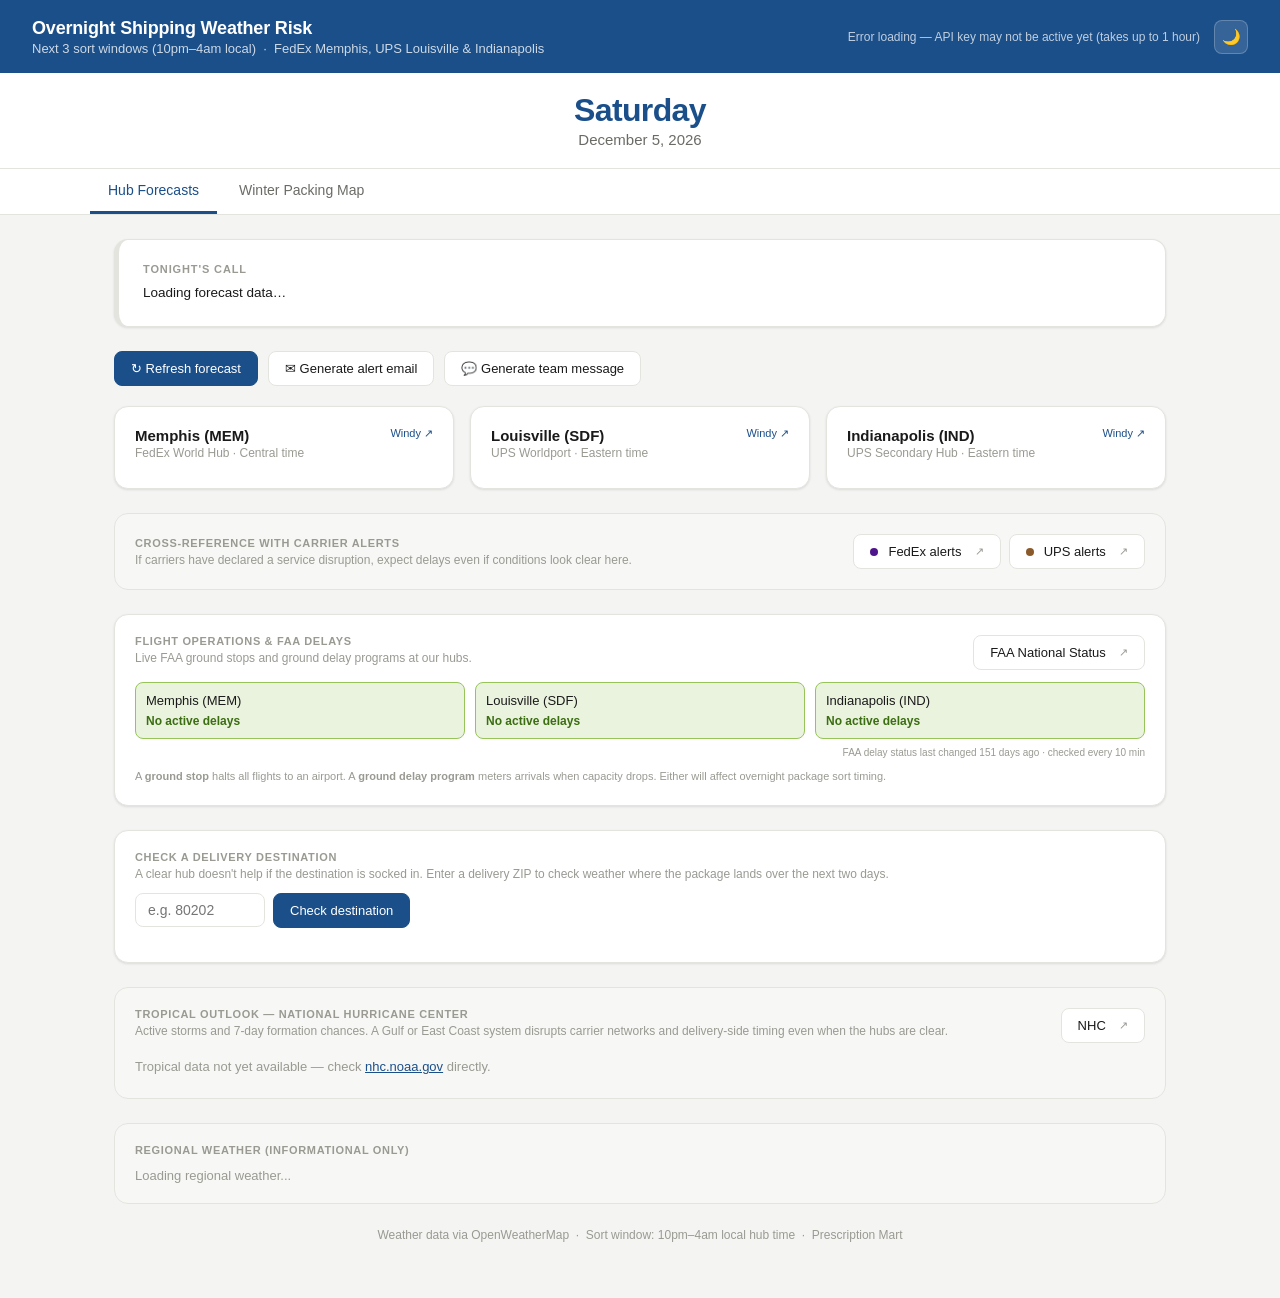
==== index.html @ 9cbe1721 "Add NHC tropical outlook card (active storms + 7-day formation chances) - .github/workflows/nhc-refr" ====
<!DOCTYPE html>
<html lang="en">
<head>
  <meta charset="UTF-8" />
  <meta name="viewport" content="width=device-width, initial-scale=1.0" />
  <title>Overnight Shipping Weather Risk — Prescription Mart</title>
  <link rel="manifest" href="manifest.json" />
  <meta name="theme-color" content="#1B4F8A" />
  <link rel="icon" href="icon.svg" type="image/svg+xml" />
  <link rel="apple-touch-icon" href="icon.svg" />
  <meta name="apple-mobile-web-app-capable" content="yes" />
  <meta name="apple-mobile-web-app-status-bar-style" content="black-translucent" />
  <meta name="apple-mobile-web-app-title" content="Ship Weather" />
  <style>
    /* ---- design tokens ------------------------------------------------ */
    :root {
      --bg: #f4f4f2;
      --surface: #ffffff;
      --surface-2: #f7f7f5;
      --inset: #f0f0ec;
      --border: #e4e4df;
      --border-2: #efefea;
      --text: #1a1a1a;
      --text-muted: #6b6b66;
      --text-faint: #9a9a93;
      --brand: #1B4F8A;
      --brand-strong: #164070;
      --header-bg: #1B4F8A;
      --header-fg: #ffffff;
      --on-accent: #ffffff;
      --shadow: 0 1px 2px rgba(16,24,40,.04), 0 1px 3px rgba(16,24,40,.07);
      --radius: 10px;
      --radius-lg: 14px;
      /* risk palette */
      --high-bg: #FCEBEB; --high-fg: #A32D2D; --high-bd: #F09595; --high-dot: #E24B4A;
      --med-bg: #FAEEDA;  --med-fg: #854F0B;  --med-bd: #EF9F27;  --med-dot: #EF9F27;
      --bl-bg: #FAF6E0;   --bl-fg: #7A6314;   --bl-bd: #D4C76A;   --bl-dot: #D4C76A;
      --low-bg: #EAF3DE;  --low-fg: #3B6D11;  --low-bd: #97C459;  --low-dot: #639922;
      --info-bg: #E6F1FB; --info-fg: #185FA5; --info-bd: #85B7EB;
    }
    /* dark theme: follow system unless the user forces light; explicit toggle wins */
    @media (prefers-color-scheme: dark) {
      :root:not([data-theme="light"]) {
        --bg: #14161a; --surface: #1d2026; --surface-2: #23262d; --inset: #23262d;
        --border: #2e323a; --border-2: #282c33;
        --text: #e8e9ec; --text-muted: #a6aab3; --text-faint: #7c818b;
        --brand: #6aa6e6; --brand-strong: #80b4ec; --header-bg: #16243a; --header-fg: #eef3fb;
        --shadow: 0 1px 2px rgba(0,0,0,.3), 0 1px 3px rgba(0,0,0,.4);
        --high-bg: #3a1f22; --high-fg: #f3a3a2; --high-bd: #6e3236; --high-dot: #e2605f;
        --med-bg: #3a2e1a; --med-fg: #f0c485; --med-bd: #6e5526; --med-dot: #efab3f;
        --bl-bg: #34311c; --bl-fg: #ddd08a; --bl-bd: #5f5828; --bl-dot: #d4c76a;
        --low-bg: #213017; --low-fg: #a7d178; --low-bd: #3f5f28; --low-dot: #7fb443;
        --info-bg: #16293c; --info-fg: #8fc1f0; --info-bd: #2d5170;
      }
    }
    :root[data-theme="dark"] {
      --bg: #14161a; --surface: #1d2026; --surface-2: #23262d; --inset: #23262d;
      --border: #2e323a; --border-2: #282c33;
      --text: #e8e9ec; --text-muted: #a6aab3; --text-faint: #7c818b;
      --brand: #6aa6e6; --brand-strong: #80b4ec; --header-bg: #16243a; --header-fg: #eef3fb;
      --shadow: 0 1px 2px rgba(0,0,0,.3), 0 1px 3px rgba(0,0,0,.4);
      --high-bg: #3a1f22; --high-fg: #f3a3a2; --high-bd: #6e3236; --high-dot: #e2605f;
      --med-bg: #3a2e1a; --med-fg: #f0c485; --med-bd: #6e5526; --med-dot: #efab3f;
      --bl-bg: #34311c; --bl-fg: #ddd08a; --bl-bd: #5f5828; --bl-dot: #d4c76a;
      --low-bg: #213017; --low-fg: #a7d178; --low-bd: #3f5f28; --low-dot: #7fb443;
      --info-bg: #16293c; --info-fg: #8fc1f0; --info-bd: #2d5170;
    }

    * { box-sizing: border-box; margin: 0; padding: 0; }
    body { font-family: -apple-system, BlinkMacSystemFont, "Segoe UI", sans-serif; background: var(--bg); color: var(--text); min-height: 100vh; -webkit-font-smoothing: antialiased; transition: background .2s, color .2s; }

    .header { background: var(--header-bg); color: var(--header-fg); padding: 1.1rem 2rem; display: flex; align-items: center; justify-content: space-between; flex-wrap: wrap; gap: 8px; }
    .header .h1 { font-size: 18px; font-weight: 600; letter-spacing: -.01em; }
    .header .sub { font-size: 13px; opacity: 0.78; margin-top: 2px; }
    .header-right { display: flex; align-items: center; gap: 14px; }
    .header .updated { font-size: 12px; opacity: 0.72; }
    .theme-toggle { background: rgba(255,255,255,.12); border: 1px solid rgba(255,255,255,.22); color: var(--header-fg); width: 34px; height: 34px; border-radius: 8px; cursor: pointer; font-size: 15px; line-height: 1; display: inline-flex; align-items: center; justify-content: center; }
    .theme-toggle:hover { background: rgba(255,255,255,.2); }

    .today-banner { background: var(--surface); border-bottom: 1px solid var(--border); padding: 1.25rem 2rem; text-align: center; }
    .today-day { font-size: 32px; font-weight: 650; color: var(--brand); line-height: 1.1; letter-spacing: -.02em; }
    .today-date { font-size: 15px; color: var(--text-muted); margin-top: 3px; }

    .tabs { background: var(--surface); border-bottom: 1px solid var(--border); padding: 0 2rem; }
    .tabs-inner { max-width: 1100px; margin: 0 auto; display: flex; gap: 4px; }
    .tab { padding: 13px 18px; font-size: 14px; font-weight: 500; color: var(--text-muted); border-bottom: 3px solid transparent; text-decoration: none; }
    .tab:hover { color: var(--text); }
    .tab.active { color: var(--brand); border-bottom-color: var(--brand); }

    .container { max-width: 1100px; margin: 0 auto; padding: 1.5rem; }

    .alert-bar { background: var(--high-bg); border: 1px solid var(--high-bd); border-radius: var(--radius); padding: 12px 16px; font-size: 14px; color: var(--high-fg); display: flex; align-items: center; gap: 10px; margin-bottom: 1.25rem; }
    .alert-bar.warning { background: var(--med-bg); border-color: var(--med-bd); color: var(--med-fg); }

    /* ---- answer-first hero ------------------------------------------- */
    .hero { border: 1px solid var(--border); background: var(--surface); border-radius: var(--radius-lg); padding: 1.4rem 1.5rem; margin-bottom: 1.5rem; box-shadow: var(--shadow); border-left: 5px solid var(--border); }
    .hero-eyebrow { font-size: 11px; font-weight: 600; text-transform: uppercase; letter-spacing: 0.08em; color: var(--text-faint); margin-bottom: 7px; }
    .hero.status-high     { background: var(--high-bg); border-color: var(--high-bd); border-left-color: var(--high-dot); }
    .hero.status-medium   { background: var(--med-bg);  border-color: var(--med-bd);  border-left-color: var(--med-dot); }
    .hero.status-borderline { background: var(--bl-bg); border-color: var(--bl-bd);   border-left-color: var(--bl-dot); }
    .hero.status-low      { background: var(--low-bg);  border-color: var(--low-bd);  border-left-color: var(--low-dot); }
    .hero.status-high .hero-eyebrow { color: var(--high-fg); }
    .hero.status-medium .hero-eyebrow { color: var(--med-fg); }
    .hero.status-borderline .hero-eyebrow { color: var(--bl-fg); }
    .hero.status-low .hero-eyebrow { color: var(--low-fg); }
    .rec-action { font-size: 23px; font-weight: 650; margin-bottom: 10px; line-height: 1.2; letter-spacing: -.01em; }
    .hero.status-high .rec-action { color: var(--high-fg); }
    .hero.status-medium .rec-action { color: var(--med-fg); }
    .hero.status-borderline .rec-action { color: var(--bl-fg); }
    .hero.status-low .rec-action { color: var(--low-fg); }
    .rec-text { font-size: 13.5px; line-height: 1.65; color: var(--text); }
    .rec-text > div { margin-bottom: 6px; }

    .hub-grid { display: grid; grid-template-columns: repeat(3, 1fr); gap: 16px; margin-bottom: 1.5rem; }
    .card { background: var(--surface); border: 1px solid var(--border); border-radius: var(--radius-lg); padding: 1.25rem; box-shadow: var(--shadow); }
    .card--muted { background: var(--surface-2); box-shadow: none; }
    .card-title { font-size: 15px; font-weight: 600; color: var(--text); }
    .card-sub { font-size: 12px; color: var(--text-faint); margin-top: 2px; }

    .badge { display: inline-flex; align-items: center; gap: 5px; font-size: 12px; font-weight: 600; padding: 4px 12px; border-radius: 6px; white-space: nowrap; }
    .badge-high { background: var(--high-bg); color: var(--high-fg); border: 1px solid var(--high-bd); }
    .badge-medium { background: var(--med-bg); color: var(--med-fg); border: 1px solid var(--med-bd); }
    .badge-borderline { background: var(--bl-bg); color: var(--bl-fg); border: 1px solid var(--bl-bd); }
    .badge-low { background: var(--low-bg); color: var(--low-fg); border: 1px solid var(--low-bd); }
    .badge-loading { background: var(--inset); color: var(--text-faint); border: 1px solid var(--border); }

    .night-row { display: flex; align-items: center; justify-content: space-between; padding: 10px 0; border-bottom: 1px solid var(--border-2); gap: 8px; }
    .night-row:last-child { border-bottom: none; }
    .night-label { font-size: 13px; color: var(--text); min-width: 100px; }
    .night-label .date { color: var(--text-faint); font-size: 12px; margin-left: 4px; }
    .night-desc { font-size: 12px; color: var(--text-muted); text-transform: capitalize; flex: 1; text-align: right; margin-right: 10px; }

    .section-label { font-size: 11px; font-weight: 600; color: var(--text-faint); text-transform: uppercase; letter-spacing: 0.06em; margin-bottom: 12px; }

    .region-row { display: flex; align-items: center; justify-content: space-between; padding: 10px 0; border-bottom: 1px solid var(--border-2); font-size: 13px; }
    .region-row:last-child { border-bottom: none; }
    .region-left { display: flex; align-items: center; gap: 10px; }
    .dot { width: 8px; height: 8px; border-radius: 50%; display: inline-block; flex-shrink: 0; }
    .dot-high { background: var(--high-dot); }
    .dot-medium { background: var(--med-dot); }
    .dot-borderline { background: var(--bl-dot); }
    .dot-low { background: var(--low-dot); }
    .region-name { color: var(--text); font-weight: 500; }
    .region-sub { color: var(--text-faint); margin-left: 4px; }
    .region-desc { color: var(--text-muted); font-size: 12px; text-transform: capitalize; }

    .actions { display: flex; gap: 10px; margin-bottom: 1.25rem; flex-wrap: wrap; }
    .btn { background: var(--surface); border: 1px solid var(--border); border-radius: 8px; padding: 9px 16px; font-size: 13px; cursor: pointer; color: var(--text); display: inline-flex; align-items: center; gap: 6px; }
    .btn:hover { background: var(--surface-2); }
    .btn-primary { background: var(--brand); color: var(--on-accent); border-color: var(--brand); }
    .btn-primary:hover { background: var(--brand-strong); }

    .status-msg { font-size: 13px; padding: 10px 14px; border-radius: 8px; margin-top: 12px; display: none; }
    .status-ok { background: var(--low-bg); color: var(--low-fg); border: 1px solid var(--low-bd); }
    .status-err { background: var(--high-bg); color: var(--high-fg); border: 1px solid var(--high-bd); }
    .status-info { background: var(--info-bg); color: var(--info-fg); border: 1px solid var(--info-bd); }

    .muted-link { color: var(--brand); }
    input, textarea { background: var(--surface); color: var(--text); border-color: var(--border); }

    @media (max-width: 900px) { .hub-grid { grid-template-columns: 1fr; } }
    @media (max-width: 600px) {
      .header { flex-direction: column; align-items: flex-start; gap: 6px; padding: 1rem 1.1rem; }
      .header-right { width: 100%; justify-content: space-between; }
      .today-banner { padding: 1rem 1.1rem; }
      .today-day { font-size: 27px; }
      .tabs { padding: 0 1.1rem; }
      .container { padding: 1.1rem; }
      .rec-action { font-size: 20px; }
      .card { padding: 1.1rem; }
      /* FAA hub grid (built inline by JS) stacks on phones */
      #faa-delays-list > div { grid-template-columns: 1fr !important; }
    }
  </style>
  <script>
    // Apply saved theme before paint to avoid a flash of the wrong mode.
    (function(){ try { var t = localStorage.getItem('theme'); if (t === 'dark' || t === 'light') document.documentElement.setAttribute('data-theme', t); } catch(e){} })();
  </script>
</head>
<body>

<div class="header">
  <div>
    <div class="h1">Overnight Shipping Weather Risk</div>
    <div class="sub">Next 3 sort windows (10pm–4am local) &nbsp;·&nbsp; FedEx Memphis, UPS Louisville &amp; Indianapolis</div>
  </div>
  <div class="header-right">
    <div class="updated" id="last-updated">Loading...</div>
    <button class="theme-toggle" id="theme-toggle" onclick="toggleTheme()" title="Toggle light/dark" aria-label="Toggle light/dark theme">🌙</button>
  </div>
</div>

<div class="today-banner">
  <div class="today-day" id="today-day">Loading...</div>
  <div class="today-date" id="today-date"></div>
</div>

<div class="tabs">
  <div class="tabs-inner">
    <a href="index.html" class="tab active">Hub Forecasts</a>
    <a href="winter-pack.html" class="tab">Winter Packing Map</a>
  </div>
</div>

<div class="container">

  <div id="alert-bar" style="display:none;" class="alert-bar">
    <span>&#9888;</span>
    <span id="alert-text"></span>
  </div>

  <div class="hero" id="hero">
    <div class="hero-eyebrow">Tonight's call</div>
    <div id="recommendation"><div class="rec-text">Loading forecast data…</div></div>
  </div>

  <div class="actions">
    <button class="btn btn-primary" onclick="loadWeather()">&#8635; Refresh forecast</button>
    <button class="btn" onclick="generateEmailText()">&#9993; Generate alert email</button>
    <button class="btn" onclick="generateTeamMessage()">&#128172; Generate team message</button>
  </div>
  <div id="status-msg" class="status-msg"></div>

  <div id="team-output" style="display:none; margin-bottom: 1.5rem;">
    <div class="card">
      <div style="display: flex; justify-content: space-between; align-items: center; margin-bottom: 12px;">
        <div class="section-label" style="margin-bottom: 0;">Team message draft</div>
        <div style="display: flex; gap: 8px; align-items: center;">
          <button class="btn btn-primary" onclick="copyTeamMessage()">Copy message</button>
          <button class="btn" onclick="document.getElementById('team-output').style.display='none'" style="padding: 6px 10px;" title="Close">&times;</button>
        </div>
      </div>
      <pre id="team-body" style="font-family: -apple-system, BlinkMacSystemFont, 'Segoe UI', sans-serif; font-size: 14px; background: var(--surface-2); padding: 12px; border-radius: 6px; white-space: pre-wrap; line-height: 1.6;"></pre>
      <div id="team-copy-status" style="font-size: 12px; color: var(--low-fg); margin-top: 8px; height: 16px;"></div>
    </div>
  </div>

  <div id="email-output" style="display:none; margin-bottom: 1.5rem;">
    <div class="card">
      <div style="display: flex; justify-content: space-between; align-items: center; margin-bottom: 12px;">
        <div class="section-label" style="margin-bottom: 0;">Email draft</div>
        <div style="display: flex; gap: 8px; align-items: center;">
          <button class="btn" onclick="copyEmailField('subject')">Copy subject</button>
          <button class="btn btn-primary" onclick="copyEmailField('body')">Copy body</button>
          <button class="btn" onclick="document.getElementById('email-output').style.display='none'" style="padding: 6px 10px;" title="Close">&times;</button>
        </div>
      </div>
      <div style="margin-bottom: 12px;">
        <div style="font-size: 11px; color: var(--text-faint); text-transform: uppercase; letter-spacing: 0.06em; margin-bottom: 4px;">Subject</div>
        <div id="email-subject" style="font-family: monospace; font-size: 13px; background: var(--surface-2); padding: 8px 10px; border-radius: 6px;"></div>
      </div>
      <div>
        <div style="font-size: 11px; color: var(--text-faint); text-transform: uppercase; letter-spacing: 0.06em; margin-bottom: 4px;">Body</div>
        <pre id="email-body" style="font-family: monospace; font-size: 13px; background: var(--surface-2); padding: 12px; border-radius: 6px; white-space: pre-wrap; line-height: 1.5; max-height: 400px; overflow-y: auto;"></pre>
      </div>
      <div id="copy-status" style="font-size: 12px; color: var(--low-fg); margin-top: 8px; height: 16px;"></div>
    </div>
  </div>

  <div class="hub-grid" id="hub-grid">
    <div class="card" id="card-mem">
      <div style="display:flex; justify-content:space-between; align-items:flex-start; margin-bottom: 8px;">
        <div><div class="card-title">Memphis (MEM)</div><div class="card-sub">FedEx World Hub &middot; Central time</div></div>
        <a href="https://www.windy.com/?35.0421,-89.9765,8" target="_blank" rel="noopener" style="font-size: 11px; color: var(--brand); text-decoration: none; white-space: nowrap;" title="View on Windy.com">Windy ↗</a>
      </div>
      <div id="nights-mem"></div>
    </div>
    <div class="card" id="card-sdf">
      <div style="display:flex; justify-content:space-between; align-items:flex-start; margin-bottom: 8px;">
        <div><div class="card-title">Louisville (SDF)</div><div class="card-sub">UPS Worldport &middot; Eastern time</div></div>
        <a href="https://www.windy.com/?38.1741,-85.7369,8" target="_blank" rel="noopener" style="font-size: 11px; color: var(--brand); text-decoration: none; white-space: nowrap;" title="View on Windy.com">Windy ↗</a>
      </div>
      <div id="nights-sdf"></div>
    </div>
    <div class="card" id="card-ind">
      <div style="display:flex; justify-content:space-between; align-items:flex-start; margin-bottom: 8px;">
        <div><div class="card-title">Indianapolis (IND)</div><div class="card-sub">UPS Secondary Hub &middot; Eastern time</div></div>
        <a href="https://www.windy.com/?39.7173,-86.2944,8" target="_blank" rel="noopener" style="font-size: 11px; color: var(--brand); text-decoration: none; white-space: nowrap;" title="View on Windy.com">Windy ↗</a>
      </div>
      <div id="nights-ind"></div>
    </div>
  </div>

  <div class="card card--muted" style="margin-bottom:1.5rem;">
    <div style="display: flex; justify-content: space-between; align-items: center; flex-wrap: wrap; gap: 10px;">
      <div>
        <div class="section-label" style="margin-bottom: 4px;">Cross-reference with carrier alerts</div>
        <div style="font-size: 12px; color: var(--text-faint);">If carriers have declared a service disruption, expect delays even if conditions look clear here.</div>
      </div>
      <div style="display: flex; gap: 8px; flex-wrap: wrap;">
        <a href="https://www.fedex.com/en-us/service-alerts.html" target="_blank" rel="noopener" class="btn" style="text-decoration: none;">
          <span style="display: inline-block; width: 8px; height: 8px; border-radius: 50%; background: #4D148C; margin-right: 4px;"></span>
          FedEx alerts &nbsp;<span style="color:var(--text-faint); font-size: 11px;">↗</span>
        </a>
        <a href="https://www.ups.com/us/en/service-alerts.page" target="_blank" rel="noopener" class="btn" style="text-decoration: none;">
          <span style="display: inline-block; width: 8px; height: 8px; border-radius: 50%; background: #8B5A2B; margin-right: 4px;"></span>
          UPS alerts &nbsp;<span style="color:var(--text-faint); font-size: 11px;">↗</span>
        </a>
      </div>
    </div>
  </div>

  <div class="card" style="margin-bottom:1.5rem;">
    <div style="display: flex; justify-content: space-between; align-items: flex-start; flex-wrap: wrap; gap: 10px; margin-bottom: 12px;">
      <div>
        <div class="section-label" style="margin-bottom: 4px;">Flight operations &amp; FAA delays</div>
        <div style="font-size: 12px; color: var(--text-faint);">Live FAA ground stops and ground delay programs at our hubs.</div>
      </div>
      <a href="https://nasstatus.faa.gov/" target="_blank" rel="noopener" class="btn" style="text-decoration: none;">
        FAA National Status &nbsp;<span style="font-size: 11px; color:var(--text-faint);">↗</span>
      </a>
    </div>
    <div id="faa-delays-list">
      <div style="font-size: 13px; color: var(--text-faint); padding: 8px 0;">Loading FAA delay data...</div>
    </div>
    <div style="font-size: 11px; color: var(--text-faint); margin-top: 10px; line-height: 1.5;">
      A <strong>ground stop</strong> halts all flights to an airport. A <strong>ground delay program</strong> meters arrivals when capacity drops. Either will affect overnight package sort timing.
    </div>
  </div>

  <div class="card" style="margin-bottom:1.5rem;">
    <div style="margin-bottom: 4px;" class="section-label">Check a delivery destination</div>
    <div style="font-size: 12px; color: var(--text-faint); margin-bottom: 12px;">A clear hub doesn't help if the destination is socked in. Enter a delivery ZIP to check weather where the package lands over the next two days.</div>
    <form id="dest-form" style="display:flex; gap:8px; flex-wrap:wrap; align-items:center;" onsubmit="lookupDestination(); return false;">
      <input id="dest-zip" type="text" inputmode="numeric" pattern="[0-9]*" maxlength="5" placeholder="e.g. 80202"
        style="flex:0 0 auto; width:130px; padding:8px 12px; font-size:14px; border:1px solid var(--border); border-radius:8px;" />
      <button class="btn btn-primary" id="dest-btn" type="submit">Check destination</button>
      <span id="dest-status" style="font-size:12px; color:var(--text-faint);"></span>
    </form>
    <div id="dest-result" style="margin-top:14px;"></div>
  </div>

  <div class="card card--muted" style="margin-bottom:1.5rem;">
    <div style="display: flex; justify-content: space-between; align-items: flex-start; flex-wrap: wrap; gap: 10px; margin-bottom: 12px;">
      <div>
        <div class="section-label" style="margin-bottom: 4px;">Tropical outlook — National Hurricane Center</div>
        <div style="font-size: 12px; color: var(--text-faint);">Active storms and 7-day formation chances. A Gulf or East Coast system disrupts carrier networks and delivery-side timing even when the hubs are clear.</div>
      </div>
      <a href="https://www.nhc.noaa.gov/" target="_blank" rel="noopener" class="btn" style="text-decoration: none;">
        NHC &nbsp;<span style="font-size: 11px; color:var(--text-faint);">↗</span>
      </a>
    </div>
    <div id="nhc-outlook">
      <div style="font-size: 13px; color: var(--text-faint); padding: 4px 0;">Loading tropical outlook...</div>
    </div>
  </div>

  <div class="card card--muted" style="margin-bottom:1.5rem;">
    <div class="section-label">Regional weather (informational only)</div>
    <div id="regions-list"><div style="color:var(--text-faint); font-size:13px;">Loading regional weather...</div></div>
  </div>

  <div style="font-size:12px; color:var(--text-faint); text-align:center; padding-bottom: 2rem;">
    Weather data via OpenWeatherMap &nbsp;·&nbsp; Sort window: 10pm–4am local hub time &nbsp;·&nbsp; Prescription Mart
  </div>

</div>

<script>
const WEATHER_API_KEY = '9a54213295e4acad6a2af136430650e5';
  
// IANA timezones for proper local-time evaluation at each hub
const LOCATIONS = [
  { id: 'mem', name: 'Memphis (MEM)', label: 'FedEx World Hub', lat: 35.0421, lon: -89.9765, tz: 'America/Chicago', hub: true },
  { id: 'sdf', name: 'Louisville (SDF)', label: 'UPS Worldport', lat: 38.1741, lon: -85.7369, tz: 'America/Kentucky/Louisville', hub: true },
  { id: 'ind', name: 'Indianapolis (IND)', label: 'UPS Secondary Hub', lat: 39.7173, lon: -86.2944, tz: 'America/Indiana/Indianapolis', hub: true },
  { id: 'ord', name: 'Chicago (ORD)', label: 'Midwest', lat: 41.9742, lon: -87.9073, tz: 'America/Chicago' },
  { id: 'dfw', name: 'Dallas (DFW)', label: 'South-Central', lat: 32.8998, lon: -97.0403, tz: 'America/Chicago' },
  { id: 'atl', name: 'Atlanta (ATL)', label: 'Southeast', lat: 33.6407, lon: -84.4277, tz: 'America/New_York' },
  { id: 'den', name: 'Denver (DEN)', label: 'Mountain', lat: 39.8561, lon: -104.6737, tz: 'America/Denver' },
  { id: 'lax', name: 'Los Angeles (LAX)', label: 'West Coast', lat: 33.9425, lon: -118.408, tz: 'America/Los_Angeles' },
  { id: 'jfk', name: 'New York (JFK)', label: 'Northeast', lat: 40.6413, lon: -73.7781, tz: 'America/New_York' },
];

// Conservative risk tiers tuned for specialty pharma overnight shipping
// Core principle: any thunderstorm in the forecast window = HIGH
// (lightning halts ramp ops at FedEx/UPS hubs, packages don't move)
// HIGH = Do not ship (severe weather likely to delay/cancel hub sort)
// MEDIUM = Use caution (notify patients, ship time-sensitive only)
// BORDERLINE = Monitor (conditions iffy but not concerning yet)
// LOW = Clear

const MEDIUM_WX = ['rain','snow','drizzle','shower','fog','mist'];
const BORDERLINE_WX = ['light rain','light snow','overcast','wind','clouds','broken clouds','scattered clouds'];

function assessRisk(desc, wind, vis, temp) {
  const d = (desc || '').toLowerCase();

  // HIGH triggers — only unambiguous, serious conditions
  // These are things that genuinely halt hub ops or threaten package integrity.
  const isLight = d.includes('light') || d.includes('drizzle');
  const hasTornado = d.includes('tornado');
  const hasHurricane = d.includes('hurricane');
  const hasBlizzard = d.includes('blizzard');
  const hasIcing = (d.includes(' ice') || d.startsWith('ice') || d.includes('freezing') || d.includes('sleet'));
  const hasHeavy = d.includes('heavy');

  if (hasTornado || hasHurricane || hasBlizzard || hasIcing) return 'high';
  if (hasHeavy && (d.includes('rain') || d.includes('snow'))) return 'high';
  if (wind > 35) return 'high'; // sustained high wind only
  if (vis && vis < 400) return 'high'; // < 0.25 mile - genuinely dangerous
  if (temp !== null && temp < 15 && (d.includes('rain') || d.includes('snow') || d.includes('shower') || d.includes('drizzle'))) return 'high';

  // MEDIUM — operationally meaningful conditions that warrant caution but not stopping.
  // Thunderstorms WITHOUT "severe" qualifier go here, not HIGH.
  // The NWS forecast text and active alerts are the real source of truth for severe weather.
  const hasThunder = d.includes('thunder') || d.includes('lightning');
  if (hasThunder) return 'medium';

  let mediumFactors = 0;
  if (!isLight && MEDIUM_WX.some(k => d.includes(k))) mediumFactors++;
  if (wind > 22) mediumFactors++;
  if (vis && vis < 1200) mediumFactors++; // ~3/4 mile
  if (temp !== null && temp < 25 && d.includes('cloud')) mediumFactors++;

  if (mediumFactors >= 3) return 'high';
  if (mediumFactors >= 1) return 'medium';

  // Borderline — light precip, breezy, cold but clear
  if (BORDERLINE_WX.some(k => d.includes(k)) || isLight) return 'borderline';
  if (wind > 18) return 'borderline';
  if (temp !== null && temp < 22) return 'borderline';

  return 'low';
}

function riskLabel(r) {
  if (r === 'high') return 'Do not ship';
  if (r === 'medium') return 'Use caution';
  if (r === 'borderline') return 'Monitor';
  return 'Clear to ship';
}
function riskClass(r) { return 'badge badge-' + r; }
function dotClass(r) { return 'dot dot-' + r; }
function riskRank(r) {
  if (r === 'high') return 3;
  if (r === 'medium') return 2;
  if (r === 'borderline') return 1;
  return 0;
}

// Intl.DateTimeFormat construction is expensive and these helpers run inside
// nested loops (locations × nights × forecast slots), so cache one formatter
// per timezone instead of allocating a fresh one on every call.
const _hourFmt = {};
const _dateFmt = {};
function hourFormatter(tz) {
  return _hourFmt[tz] || (_hourFmt[tz] = new Intl.DateTimeFormat('en-US', { timeZone: tz, hour: 'numeric', hour12: false }));
}
function dateFormatter(tz) {
  return _dateFmt[tz] || (_dateFmt[tz] = new Intl.DateTimeFormat('en-CA', { timeZone: tz, year: 'numeric', month: '2-digit', day: '2-digit' }));
}

// Get the local hour at a given timezone for a given UTC date
function getLocalHour(utcDate, tz) {
  const h = hourFormatter(tz).formatToParts(utcDate).find(p => p.type === 'hour').value;
  return parseInt(h, 10);
}

// Get a YYYY-MM-DD string for the local date at a given timezone.
// en-CA already formats as YYYY-MM-DD, so the single string is the key.
function getLocalDateKey(utcDate, tz) {
  return dateFormatter(tz).format(utcDate);
}

// Build the next 3 "sort nights" — each night is identified by its EVENING date in local hub time
// Example: Tuesday sort window = Tue 10pm–4am Wed, identified as "Tue YYYY-MM-DD"
function getNext3SortNights(tz) {
  // Each "sort night" is keyed by its evening date in local hub time. The
  // upcoming window is always anchored to today's local date: before 4am we're
  // still inside last evening's window, but the next decision the user cares
  // about is tonight's, so "today" is the right anchor in every case.
  const now = new Date();
  const nights = [];
  for (let i = 0; i < 3; i++) {
    const date = new Date(now);
    date.setDate(date.getDate() + i);
    nights.push(getLocalDateKey(date, tz));
  }
  return nights;
}

function nightLabel(dateKey, idx) {
  const labels = ['Tonight', 'Tomorrow night', 'Following night'];
  // Parse the date key in a way that doesn't shift to UTC
  const [y, m, d] = dateKey.split('-').map(Number);
  const dateObj = new Date(y, m - 1, d);
  const dayName = dateObj.toLocaleDateString('en-US', { weekday: 'short' });
  const dateStr = dateObj.toLocaleDateString('en-US', { month: 'short', day: 'numeric' });
  return { primary: labels[idx] || dayName, secondary: `${dayName} ${dateStr}` };
}

async function fetchNWSAlerts(lat, lon) {
  // National Weather Service API — free, no key required, authoritative for US severe weather
  const url = `https://api.weather.gov/alerts/active?point=${lat},${lon}`;
  try {
    const resp = await fetch(url, { headers: { 'Accept': 'application/geo+json' } });
    if (!resp.ok) return [];
    const data = await resp.json();
    return (data.features || []).map(f => ({
      event: f.properties.event,
      severity: f.properties.severity,
      headline: f.properties.headline,
      description: f.properties.description,
      onset: f.properties.onset,
      ends: f.properties.ends || f.properties.expires,
    }));
  } catch(e) {
    console.error('NWS alerts fetch failed:', e);
    return [];
  }
}

// The NWS /points/{lat,lon} → forecast-URL mapping never changes for fixed
// coordinates, so resolve it once and persist it. This drops one request per
// location on every load after the first.
const NWS_POINTS_CACHE_KEY = 'nws-points-cache-v1';
function getCachedForecastUrl(lat, lon) {
  try {
    const cache = JSON.parse(localStorage.getItem(NWS_POINTS_CACHE_KEY) || '{}');
    return cache[`${lat},${lon}`] || null;
  } catch(e) { return null; }
}
function setCachedForecastUrl(lat, lon, url) {
  try {
    const cache = JSON.parse(localStorage.getItem(NWS_POINTS_CACHE_KEY) || '{}');
    cache[`${lat},${lon}`] = url;
    localStorage.setItem(NWS_POINTS_CACHE_KEY, JSON.stringify(cache));
  } catch(e) { /* localStorage may be full or disabled */ }
}

async function fetchNWSForecast(lat, lon) {
  // NWS forecast — proactive plain-language forecast that often calls out severe weather
  // before it triggers a formal watch/warning. Two-step: get the gridpoint, then the forecast.
  try {
    let forecastUrl = getCachedForecastUrl(lat, lon);
    if (!forecastUrl) {
      const pointResp = await fetch(`https://api.weather.gov/points/${lat},${lon}`, { headers: { 'Accept': 'application/geo+json' } });
      if (!pointResp.ok) return null;
      const pointData = await pointResp.json();
      forecastUrl = pointData.properties.forecast;
      if (!forecastUrl) return null;
      setCachedForecastUrl(lat, lon, forecastUrl);
    }

    const fcResp = await fetch(forecastUrl, { headers: { 'Accept': 'application/geo+json' } });
    if (!fcResp.ok) return null;
    const fcData = await fcResp.json();
    return fcData.properties.periods || [];
  } catch(e) {
    console.error('NWS forecast fetch failed:', e);
    return null;
  }
}

// NWS forecast wording that justifies HIGH risk on its own.
// These are operationally serious — things that will definitely affect hub sort.
// "Thunderstorms likely/possible/chance" does NOT belong here — that's an everyday
// summer forecast in the South and would block shipping all season.
const NWS_SEVERE_PHRASES = [
  'severe thunderstorm', 'damaging wind', 'damaging winds',
  'tornado', 'tornadoes',
  'large hail',
  'flash flood',
  'blizzard', 'ice storm', 'freezing rain', 'heavy snow',
  'extreme', 'destructive',
  'hurricane', 'tropical storm', 'high wind warning',
  'periods of heavy rain'
];

// Things that should bump to medium (caution) but not high (do not ship).
// Plain thunderstorms go here — at MEM/SDF/IND in summer, this is most nights.
const NWS_MODERATE_PHRASES = [
  'thunderstorm', 'thunderstorms',
  'gusty winds', 'wind gusts',
  'snow likely', 'rain likely', 'showers likely',
  'heavy rain'
];

function assessNWSForecastRisk(periodText) {
  if (!periodText) return null;
  const t = periodText.toLowerCase();
  if (NWS_SEVERE_PHRASES.some(p => t.includes(p))) return 'high';
  // Don't escalate plain rain/snow/showers if the forecast describes them as light
  const isLightWording = t.includes('chance of') || t.includes('slight chance') || t.includes('light rain') || t.includes('light snow') || t.includes('few showers') || t.includes('isolated showers');
  if (isLightWording && !t.includes('thunderstorm')) return null;
  if (NWS_MODERATE_PHRASES.some(p => t.includes(p))) return 'medium';
  return null;
}

// NWS active alert event types that should force HIGH risk.
// These are formal warnings/watches issued by NWS — operationally serious.
// "Special Weather Statement" removed: too broad, NWS issues these for routine summer storms.
// "Wind Advisory" removed: 25-39 mph sustained, doesn't typically halt hub ops.
const HIGH_RISK_NWS_EVENTS = [
  'Tornado Warning', 'Tornado Watch',
  'Severe Thunderstorm Warning',
  'Flash Flood Warning',
  'Winter Storm Warning', 'Blizzard Warning', 'Ice Storm Warning',
  'Hurricane Warning', 'Tropical Storm Warning',
  'High Wind Warning',
  'Extreme Wind Warning',
  'Freezing Rain Advisory',
];

// Watches and lower-severity alerts → medium (caution, not stop)
const MEDIUM_RISK_NWS_EVENTS = [
  'Severe Thunderstorm Watch',
  'Flash Flood Watch',
  'Flood Warning',
  'Winter Weather Advisory', 'Frost Advisory', 'Freeze Warning',
  'Dense Fog Advisory',
  'Wind Advisory',
  'Special Weather Statement',
];

function nwsAlertRiskOverride(alerts) {
  // Returns the highest risk override level from active NWS alerts
  if (!alerts || alerts.length === 0) return null;
  for (const a of alerts) {
    if (HIGH_RISK_NWS_EVENTS.some(e => a.event && a.event.includes(e))) return 'high';
  }
  for (const a of alerts) {
    if (MEDIUM_RISK_NWS_EVENTS.some(e => a.event && a.event.includes(e))) return 'medium';
  }
  return null;
}

let weatherState = {};

async function fetchLocation(loc) {
  const url = `https://api.openweathermap.org/data/2.5/forecast?lat=${loc.lat}&lon=${loc.lon}&appid=${WEATHER_API_KEY}&units=imperial`;
  try {
    // Fetch all three sources in parallel
    const [resp, nwsAlerts, nwsForecast] = await Promise.all([
      fetch(url),
      fetchNWSAlerts(loc.lat, loc.lon),
      fetchNWSForecast(loc.lat, loc.lon)
    ]);
    if (!resp.ok) throw new Error('bad response');
    const data = await resp.json();

    const sortNights = getNext3SortNights(loc.tz);
    const nwsAlertOverride = nwsAlertRiskOverride(nwsAlerts);

    // Build a map of NWS forecast risks per night by matching period names
    // NWS periods come labeled like "Tonight", "Tuesday Night", "Wednesday Night", etc.
    const nwsPeriodByNight = {};
    if (nwsForecast) {
      nwsForecast.forEach(period => {
        const name = (period.name || '').toLowerCase();
        if (name.includes('night') || name === 'overnight' || name === 'tonight') {
          // Match this period to a sort night based on its startTime
          const periodStart = new Date(period.startTime);
          const periodDateKey = getLocalDateKey(periodStart, loc.tz);
          nwsPeriodByNight[periodDateKey] = {
            name: period.name,
            shortForecast: period.shortForecast,
            detailedForecast: period.detailedForecast,
            risk: assessNWSForecastRisk(period.detailedForecast || period.shortForecast)
          };
        }
      });
    }

    const nights = sortNights.map((dateKey, idx) => {
      const [y, m, d] = dateKey.split('-').map(Number);
      const nextDay = new Date(Date.UTC(y, m - 1, d));
      nextDay.setUTCDate(nextDay.getUTCDate() + 1);
      const nextKey = `${nextDay.getUTCFullYear()}-${String(nextDay.getUTCMonth() + 1).padStart(2,'0')}-${String(nextDay.getUTCDate()).padStart(2,'0')}`;

      const slots = data.list.filter(item => {
        const utcDate = new Date(item.dt * 1000);
        const localHour = getLocalHour(utcDate, loc.tz);
        const localDate = getLocalDateKey(utcDate, loc.tz);
        const isLateNight = localDate === dateKey && localHour >= 22;
        const isEarlyMorning = localDate === nextKey && localHour <= 4;
        return isLateNight || isEarlyMorning;
      });

      const nwsPeriod = nwsPeriodByNight[dateKey];
      const nwsForecastRisk = nwsPeriod ? nwsPeriod.risk : null;

      // Start with OpenWeather assessment
      let owRisk = 'low', worstDesc = '', maxWind = 0, minVis = 10000, lowTemp = 999;
      if (slots.length > 0) {
        slots.forEach(s => {
          const desc = s.weather[0].description;
          const wind = s.wind ? s.wind.speed : 0;
          const vis = s.visibility || 10000;
          const temp = s.main ? s.main.temp : null;
          const risk = assessRisk(desc, wind, vis, temp);
          if (riskRank(risk) > riskRank(owRisk)) { owRisk = risk; worstDesc = desc; }
          if (wind > maxWind) maxWind = wind;
          if (vis < minVis) minVis = vis;
          if (temp !== null && temp < lowTemp) lowTemp = temp;
        });
      }

      // Take the HIGHEST risk from any source
      let finalRisk = owRisk;
      let appliedOverride = null;
      let overrideSource = null;

      if (nwsForecastRisk && riskRank(nwsForecastRisk) > riskRank(finalRisk)) {
        finalRisk = nwsForecastRisk;
        appliedOverride = nwsForecastRisk;
        overrideSource = 'NWS forecast';
      }

      // NWS active alerts only apply to tonight (idx 0)
      if (idx === 0 && nwsAlertOverride && riskRank(nwsAlertOverride) > riskRank(finalRisk)) {
        finalRisk = nwsAlertOverride;
        appliedOverride = nwsAlertOverride;
        overrideSource = 'NWS active alert';
      }

      // Pick the description that best matches the call we're making.
      // If NWS forecast drove the risk, show the NWS short forecast (it's why we're concerned).
      // Otherwise show the OpenWeather summary.
      let baseDesc;
      if (overrideSource === 'NWS forecast' && nwsPeriod && nwsPeriod.shortForecast) {
        baseDesc = nwsPeriod.shortForecast;
      } else if (slots.length > 0) {
        baseDesc = worstDesc || slots[0].weather[0].description;
      } else if (nwsPeriod) {
        baseDesc = nwsPeriod.shortForecast;
      } else {
        baseDesc = 'no forecast';
      }

      return {
        dateKey, idx,
        risk: finalRisk,
        desc: baseDesc,
        wind: Math.round(maxWind),
        temp: slots[0] ? Math.round(slots[0].main.temp) : null,
        slots: slots.length,
        noData: slots.length === 0,
        nwsOverride: appliedOverride,
        overrideSource,
        nwsForecastText: nwsPeriod ? (nwsPeriod.detailedForecast || nwsPeriod.shortForecast) : null,
        nwsPeriodName: nwsPeriod ? nwsPeriod.name : null
      };
    });

    return { id: loc.id, name: loc.name, label: loc.label, tz: loc.tz, hub: !!loc.hub, nights, nwsAlerts };
  } catch(e) {
    console.error('Fetch error for', loc.id, e);
    return null;
  }
}

function useDemoData() {
  const memNights = getNext3SortNights('America/Chicago');
  const sdfNights = getNext3SortNights('America/Kentucky/Louisville');
  const indNights = getNext3SortNights('America/Indiana/Indianapolis');
  return [
    { id:'mem', name:'Memphis (MEM)', label:'FedEx World Hub', tz:'America/Chicago', hub:true, nights: [
      { dateKey: memNights[0], idx:0, risk:'high', desc:'thunderstorm with heavy rain', wind:28, temp:62, slots:3 },
      { dateKey: memNights[1], idx:1, risk:'high', desc:'severe thunderstorms continuing', wind:30, temp:60, slots:3 },
      { dateKey: memNights[2], idx:2, risk:'low', desc:'clear sky', wind:8, temp:65, slots:3 },
    ]},
    { id:'sdf', name:'Louisville (SDF)', label:'UPS Worldport', tz:'America/Kentucky/Louisville', hub:true, nwsAlerts: [
      { event: 'Severe Thunderstorm Warning', headline: 'Severe Thunderstorms', ends: new Date(Date.now() + 6*60*60*1000).toISOString() },
      { event: 'Flash Flood Warning', headline: 'Flash Flood', ends: new Date(Date.now() + 8*60*60*1000).toISOString() },
    ], nights: [
      { dateKey: sdfNights[0], idx:0, risk:'high', desc:'thunderstorms', wind:18, temp:64, slots:3, nwsOverride: 'high' },
      { dateKey: sdfNights[1], idx:1, risk:'medium', desc:'rain showers', wind:18, temp:55, slots:3 },
      { dateKey: sdfNights[2], idx:2, risk:'low', desc:'clear sky', wind:6, temp:60, slots:3 },
    ]},
    { id:'ind', name:'Indianapolis (IND)', label:'UPS Secondary Hub', tz:'America/Indiana/Indianapolis', hub:true, nights: [
      { dateKey: indNights[0], idx:0, risk:'borderline', desc:'overcast clouds', wind:13, temp:50, slots:3 },
      { dateKey: indNights[1], idx:1, risk:'low', desc:'clear sky', wind:6, temp:54, slots:3 },
      { dateKey: indNights[2], idx:2, risk:'low', desc:'partly cloudy', wind:8, temp:58, slots:3 },
    ]},
    { id:'ord', name:'Chicago (ORD)', label:'Midwest', tz:'America/Chicago', nights:[{ risk:'medium', desc:'light snow', idx:0 }] },
    { id:'dfw', name:'Dallas (DFW)', label:'South-Central', tz:'America/Chicago', nights:[{ risk:'low', desc:'partly cloudy', idx:0 }] },
    { id:'atl', name:'Atlanta (ATL)', label:'Southeast', tz:'America/New_York', nights:[{ risk:'low', desc:'clear sky', idx:0 }] },
    { id:'den', name:'Denver (DEN)', label:'Mountain', tz:'America/Denver', nights:[{ risk:'high', desc:'blizzard conditions', idx:0 }] },
    { id:'lax', name:'Los Angeles (LAX)', label:'West Coast', tz:'America/Los_Angeles', nights:[{ risk:'low', desc:'clear sky', idx:0 }] },
    { id:'jfk', name:'New York (JFK)', label:'Northeast', tz:'America/New_York', nights:[{ risk:'medium', desc:'freezing rain', idx:0 }] },
  ];
}

function renderHub(hub) {
  const container = document.getElementById('nights-' + hub.id);
  container.innerHTML = '';

  // Show active NWS alerts at the top of the card if present
  if (hub.nwsAlerts && hub.nwsAlerts.length > 0) {
    const alertBanner = document.createElement('div');
    alertBanner.style.cssText = 'background:var(--high-bg); border-left: 3px solid var(--high-fg); padding: 8px 10px; margin-bottom: 10px; font-size: 12px; border-radius: 4px;';
    const alertTitles = hub.nwsAlerts.slice(0, 3).map(a => `<div style="margin-bottom: 2px;"><strong style="color:var(--high-fg)">⚠ ${a.event}</strong>${a.ends ? ` <span style="color:var(--text-muted)">until ${new Date(a.ends).toLocaleString('en-US', { hour: 'numeric', minute: '2-digit', timeZone: hub.tz })}</span>` : ''}</div>`).join('');
    alertBanner.innerHTML = '<div style="font-size: 10px; text-transform: uppercase; letter-spacing: 0.05em; color: var(--high-fg); font-weight: 500; margin-bottom: 4px;">NWS Active Alerts</div>' + alertTitles;
    container.appendChild(alertBanner);
  }

  hub.nights.forEach((night, idx) => {
    const labels = nightLabel(night.dateKey || '', idx);
    const overrideTag = night.nwsOverride ? ` <span style="color:var(--high-fg); font-size:11px; font-weight:500;">(${night.overrideSource})</span>` : '';
    const detailId = `detail-${hub.id}-${idx}`;

    const row = document.createElement('div');
    row.className = 'night-row';
    row.style.cursor = 'pointer';
    row.style.transition = 'background 0.15s';
    row.dataset.detailId = detailId;
    row.innerHTML = `
      <div class="night-label">
        <strong>${labels.primary}</strong>
        ${labels.secondary ? `<div class="date">${labels.secondary}</div>` : ''}
      </div>
      <div class="night-desc">${night.noData ? '<em>no forecast yet</em>' : night.desc}${night.wind > 15 ? ` &middot; ${night.wind} mph` : ''}${overrideTag}</div>
      <span class="${riskClass(night.risk)}">${riskLabel(night.risk)}</span>
      <span class="expand-arrow" style="color:var(--text-faint); font-size:10px; margin-left:6px; transition: transform 0.2s; display:inline-block;">▼</span>
    `;
    row.onmouseenter = () => { row.style.background = 'var(--surface-2)'; };
    row.onmouseleave = () => { row.style.background = ''; };
    container.appendChild(row);

    // Build the detail panel (hidden by default)
    const detail = document.createElement('div');
    detail.id = detailId;
    detail.style.cssText = 'display:none; background:var(--surface-2); border-radius:6px; padding: 12px; margin: 4px 0 10px; font-size: 12px; line-height: 1.6;';

    let detailHTML = '';

    // Risk reasoning
    detailHTML += `<div style="margin-bottom: 10px;"><span style="font-size:10px; text-transform:uppercase; letter-spacing:0.05em; color:var(--text-faint); font-weight:500;">Risk assessment</span><div style="margin-top:4px;"><strong>${riskLabel(night.risk)}</strong>${night.overrideSource ? ' — driven by ' + night.overrideSource : ''}</div></div>`;

    // Conditions detail
    detailHTML += `<div style="margin-bottom: 10px;"><span style="font-size:10px; text-transform:uppercase; letter-spacing:0.05em; color:var(--text-faint); font-weight:500;">Conditions (10pm-4am window)</span>`;
    if (night.noData) {
      detailHTML += `<div style="margin-top:4px; color:var(--text-faint);">No forecast data available yet for this night.</div>`;
    } else {
      detailHTML += `<div style="margin-top:4px;">`;
      detailHTML += `<div>Forecast: <span style="text-transform:capitalize">${night.desc}</span></div>`;
      if (night.wind !== null && night.wind !== undefined) detailHTML += `<div>Max wind: ${night.wind} mph</div>`;
      if (night.temp !== null && night.temp !== undefined) detailHTML += `<div>Low temp: ${night.temp}°F</div>`;
      if (night.slots) detailHTML += `<div>Forecast periods sampled: ${night.slots}</div>`;
      detailHTML += `</div>`;
    }
    detailHTML += `</div>`;

    // NWS forecast text (always show if available, not just on override)
    if (night.nwsForecastText) {
      detailHTML += `<div style="margin-bottom: 10px;"><span style="font-size:10px; text-transform:uppercase; letter-spacing:0.05em; color:var(--text-faint); font-weight:500;">NWS forecast${night.nwsPeriodName ? ' — ' + night.nwsPeriodName : ''}</span><div style="margin-top:4px; padding: 8px 10px; background:var(--surface); border-radius:4px; border-left: 3px solid var(--med-bd);">${night.nwsForecastText}</div></div>`;
    }

    // Active NWS alerts (only relevant for tonight, idx 0)
    if (idx === 0 && hub.nwsAlerts && hub.nwsAlerts.length > 0) {
      detailHTML += `<div style="margin-bottom: 4px;"><span style="font-size:10px; text-transform:uppercase; letter-spacing:0.05em; color:var(--text-faint); font-weight:500;">Active alerts at this hub</span>`;
      hub.nwsAlerts.forEach(a => {
        detailHTML += `<div style="margin-top:6px; padding: 8px 10px; background:var(--high-bg); border-radius:4px; border-left: 3px solid var(--high-fg);">`;
        detailHTML += `<div style="font-weight:500; color:var(--high-fg);">${a.event}</div>`;
        if (a.headline) detailHTML += `<div style="margin-top:2px; color:var(--high-fg);">${a.headline}</div>`;
        if (a.ends) detailHTML += `<div style="margin-top:4px; color:var(--text-muted); font-size:11px;">In effect until ${new Date(a.ends).toLocaleString('en-US', { weekday:'short', hour:'numeric', minute:'2-digit', timeZone: hub.tz })}</div>`;
        detailHTML += `</div>`;
      });
      detailHTML += `</div>`;
    }

    detail.innerHTML = detailHTML;
    container.appendChild(detail);

    // Wire up the click toggle
    row.onclick = () => {
      const isOpen = detail.style.display === 'block';
      detail.style.display = isOpen ? 'none' : 'block';
      const arrow = row.querySelector('.expand-arrow');
      if (arrow) arrow.style.transform = isOpen ? '' : 'rotate(180deg)';
    };
  });
}

function renderRegions(results) {
  const regions = results.filter(r => !r.hub);
  const list = document.getElementById('regions-list');
  list.innerHTML = '';
  regions.forEach(r => {
    const tonight = r.nights[0] || { desc: 'no data', wind: 0 };
    const nwsText = tonight.nwsForecastText || '';
    const nwsPeriodName = tonight.nwsPeriodName || '';
    const row = document.createElement('div');
    row.style.cssText = 'padding: 12px 0; border-bottom: 1px solid var(--border-2);';
    row.innerHTML = `
      <div style="display: flex; justify-content: space-between; align-items: baseline; margin-bottom: 4px;">
        <div>
          <span style="font-weight: 500; color: var(--text); font-size: 13px;">${r.name}</span>
          <span style="color: var(--text-faint); font-size: 12px; margin-left: 6px;">&mdash; ${r.label}</span>
        </div>
        <span style="font-size: 12px; color: var(--text-muted); text-transform: capitalize;">${tonight.desc}${tonight.wind > 15 ? ' &middot; ' + tonight.wind + ' mph' : ''}${tonight.temp !== null && tonight.temp !== undefined ? ' &middot; ' + tonight.temp + '&deg;F' : ''}</span>
      </div>
      ${nwsText ? `<div style="font-size: 12px; color: var(--text-muted); line-height: 1.4; padding-right: 8px;"><span style="font-size: 10px; color: var(--text-faint); text-transform: uppercase; letter-spacing: 0.05em; font-weight: 500;">${nwsPeriodName ? 'NWS — ' + nwsPeriodName : 'NWS'}:</span> ${nwsText}</div>` : ''}
    `;
    // Remove border from last row
    list.appendChild(row);
  });
  // Strip the last border
  if (list.lastChild) list.lastChild.style.borderBottom = 'none';
}

function findFirstShippableNight(hub) {
  // "Shippable" = low or borderline (not medium or high)
  for (let i = 0; i < hub.nights.length; i++) {
    if (hub.nights[i].risk === 'low' || hub.nights[i].risk === 'borderline') return i;
  }
  return -1;
}

function renderRecommendation(results) {
  const hubs = results.filter(r => r.hub);
  const recBox = document.getElementById('recommendation');
  if (hubs.length === 0) { recBox.innerHTML = '<div class="rec-text">No hub data available.</div>'; return; }

  const lines = [];
  let actionLine = '';
  let anyDelay = false;

  hubs.forEach(hub => {
    const tonight = hub.nights[0];
    const firstShippable = findFirstShippableNight(hub);
    const labels0 = nightLabel(tonight.dateKey || '', 0);

    if (tonight.risk === 'high') {
      anyDelay = true;
      if (firstShippable === -1) {
        lines.push(`<strong>${hub.name}:</strong> Hold all next-day air. Severe weather forecast through the next 3 sort windows. Consider 2-day or ground for clinically appropriate shipments.`);
      } else if (firstShippable === 1) {
        lines.push(`<strong>${hub.name}:</strong> Hold tonight's next-day air. Ship tomorrow night for delivery the day after — patients should expect a 1-day delay.`);
      } else if (firstShippable === 2) {
        lines.push(`<strong>${hub.name}:</strong> Hold tonight AND tomorrow night's next-day air. Plan to ship the night after — patients should expect a 2-day delay.`);
      }
    } else if (tonight.risk === 'medium') {
      lines.push(`<strong>${hub.name}:</strong> Use caution tonight (${tonight.desc}). Delays possible. Ship time-sensitive shipments only and notify patients proactively.`);
    } else if (tonight.risk === 'borderline') {
      lines.push(`<strong>${hub.name}:</strong> Conditions are borderline tonight (${tonight.desc}) but acceptable. Ship as planned and monitor for changes.`);
    } else {
      lines.push(`<strong>${hub.name}:</strong> Clear to ship tonight.`);
    }
  });

  // Build top-line action + overall status (drives the hero's flood color)
  const hubsHoldingTonight = hubs.filter(h => h.nights[0].risk === 'high');
  const hubsCautionTonight = hubs.filter(h => h.nights[0].risk === 'medium');
  const hubsBorderlineTonight = hubs.filter(h => h.nights[0].risk === 'borderline');
  let status;
  if (hubsHoldingTonight.length === hubs.length) {
    status = 'high';
    actionLine = `<div class="rec-action">Hold next-day air at all hubs tonight.</div>`;
  } else if (hubsHoldingTonight.length > 0) {
    status = 'high';
    actionLine = `<div class="rec-action">Hold next-day air through ${hubsHoldingTonight.map(h=>h.name).join(' and ')} tonight.</div>`;
  } else if (hubsCautionTonight.length > 0) {
    status = 'medium';
    actionLine = `<div class="rec-action">Ship with caution tonight.</div>`;
  } else if (hubsBorderlineTonight.length > 0) {
    status = 'borderline';
    actionLine = `<div class="rec-action">Ship tonight with monitoring.</div>`;
  } else {
    status = 'low';
    actionLine = `<div class="rec-action">Clear to ship tonight at all hubs.</div>`;
  }

  const hero = document.getElementById('hero');
  if (hero) hero.className = 'hero status-' + status;
  recBox.innerHTML = actionLine + '<div class="rec-text">' + lines.map(l => '<div>' + l + '</div>').join('') + '</div>';
}

function renderAlertBar(results) {
  const hubsHoldingTonight = results.filter(r => r.hub && r.nights[0] && r.nights[0].risk === 'high');
  const hubsCautionTonight = results.filter(r => r.hub && r.nights[0] && r.nights[0].risk === 'medium');
  const bar = document.getElementById('alert-bar');
  if (hubsHoldingTonight.length > 0) {
    bar.className = 'alert-bar';
    document.getElementById('alert-text').textContent = `Severe weather alert: ${hubsHoldingTonight.map(r=>r.name).join(', ')} — hold tonight's next-day air sort`;
    bar.style.display = 'flex';
  } else if (hubsCautionTonight.length > 0) {
    bar.className = 'alert-bar warning';
    document.getElementById('alert-text').textContent = `Weather advisory: ${hubsCautionTonight.map(r=>r.name).join(', ')} — delays possible tonight`;
    bar.style.display = 'flex';
  } else {
    bar.style.display = 'none';
  }
}

function buildEmailContent(results) {
  const today = new Date().toLocaleDateString('en-US', { weekday:'long', month:'long', day:'numeric' });
  const hubs = results.filter(r => r.hub);
  const hubsHolding = hubs.filter(h => h.nights[0].risk === 'high');
  const hubsCaution = hubs.filter(h => h.nights[0].risk === 'medium');

  let subject, body;

  if (hubsHolding.length > 0) {
    // Find latest "first shippable" across affected hubs to set patient impact
    let latestShippableIdx = 0;
    let allBlocked = false;
    hubsHolding.forEach(h => {
      const idx = findFirstShippableNight(h);
      if (idx === -1) allBlocked = true;
      else if (idx > latestShippableIdx) latestShippableIdx = idx;
    });

    let impactPhrase;
    if (allBlocked) impactPhrase = 'Multi-day delay expected — no clear sort window in 3-day forecast.';
    else if (latestShippableIdx === 1) impactPhrase = 'Patient delivery delayed by 1 day.';
    else if (latestShippableIdx === 2) impactPhrase = 'Patient delivery delayed by 2 days.';
    else impactPhrase = 'Standard delivery timing.';

    subject = `Heads up: holding next-day air tonight — ${hubsHolding.map(r=>r.name).join(', ')}`;
    body = `Quick update — forecasted severe weather overnight at ${hubsHolding.map(r=>r.name).join(' and ')}.\n\nWe're holding tonight's next-day air shipments to avoid hub delays. ${impactPhrase}\n\nWill share another update if the picture changes. Reach out with any questions.`;

  } else if (hubsCaution.length > 0) {
    subject = `Heads up: weather advisory tonight — ${hubsCaution.map(r=>r.name).join(', ')}`;
    body = `Quick update — possible weather delays overnight at ${hubsCaution.map(r=>r.name).join(' and ')}.\n\nShipments are going out, but some packages may run behind. We're monitoring and will adjust if conditions worsen.\n\nWill share another update if the picture changes.`;

  } else {
    subject = `Update: clear to ship tonight — ${today}`;
    body = `Quick update — overnight conditions look clear at all hubs. Standard operations tonight.`;
  }

  return { subject, body };
}

function showStatus(msg, type) {
  const el = document.getElementById('status-msg');
  el.textContent = msg;
  el.className = 'status-msg status-' + type;
  el.style.display = 'block';
}

function generateTeamMessage() {
  const results = Object.values(weatherState);
  if (results.length === 0) { showStatus('Load weather data first.', 'err'); return; }

  const hubs = results.filter(r => r.hub);
  const highRiskHubs = hubs.filter(h => h.nights[0] && h.nights[0].risk === 'high');
  const cautionHubs = hubs.filter(h => h.nights[0] && h.nights[0].risk === 'medium');

  let msg;

  if (highRiskHubs.length > 0) {
    // Find the first shippable night across the worst-case hub
    // Use the hub with the latest "first shippable" night so we don't underpromise
    let latestShippableIdx = 0;
    highRiskHubs.forEach(h => {
      const idx = findFirstShippableNight(h);
      if (idx > latestShippableIdx) latestShippableIdx = idx;
    });

    let shipDayPhrase;
    if (latestShippableIdx === -1) {
      shipDayPhrase = 'as soon as conditions clear (currently no clear night in the 3-day forecast)';
    } else if (latestShippableIdx === 1) {
      // Tomorrow night's sort = Wednesday delivery
      const tomorrow = new Date();
      tomorrow.setDate(tomorrow.getDate() + 1);
      const dayAfter = new Date();
      dayAfter.setDate(dayAfter.getDate() + 2);
      shipDayPhrase = `tomorrow (${tomorrow.toLocaleDateString('en-US', { weekday: 'long' })}) for delivery ${dayAfter.toLocaleDateString('en-US', { weekday: 'long' })}`;
    } else if (latestShippableIdx === 2) {
      const inTwoDays = new Date();
      inTwoDays.setDate(inTwoDays.getDate() + 2);
      const inThreeDays = new Date();
      inThreeDays.setDate(inThreeDays.getDate() + 3);
      shipDayPhrase = `${inTwoDays.toLocaleDateString('en-US', { weekday: 'long' })} for delivery ${inThreeDays.toLocaleDateString('en-US', { weekday: 'long' })}`;
    }

    msg = `Team,\n\nDue to forecasted severe weather overnight at ${highRiskHubs.map(h => h.name).join(' and ')}, we are holding next-day air shipments today to avoid hub delays.\n\nPlease schedule deliveries to ship ${shipDayPhrase} whenever possible.\n\nThanks`;
  } else {
    msg = `Team,\n\nNo shipping concerns tonight — overnight conditions at all hubs look acceptable for next-day air. Standard operations.\n\nThanks`;
  }

  document.getElementById('team-body').textContent = msg;
  document.getElementById('team-output').style.display = 'block';
  document.getElementById('team-copy-status').textContent = '';
  document.getElementById('team-output').scrollIntoView({ behavior: 'smooth', block: 'start' });
}

function copyTeamMessage() {
  const text = document.getElementById('team-body').textContent;
  const status = document.getElementById('team-copy-status');
  if (navigator.clipboard) {
    navigator.clipboard.writeText(text).then(() => {
      status.textContent = '✓ Message copied to clipboard';
      setTimeout(() => { status.textContent = ''; }, 2500);
    }).catch(() => {
      const ta = document.createElement('textarea');
      ta.value = text; ta.style.position = 'fixed'; ta.style.left = '-9999px';
      document.body.appendChild(ta); ta.select();
      try { document.execCommand('copy'); status.textContent = '✓ Message copied'; setTimeout(() => { status.textContent = ''; }, 2500); }
      catch(e) { status.textContent = 'Could not copy — select the text manually'; }
      document.body.removeChild(ta);
    });
  }
}

function generateEmailText() {
  const results = Object.values(weatherState);
  if (results.length === 0) { showStatus('Load weather data first.', 'err'); return; }
  const { subject, body } = buildEmailContent(results);
  document.getElementById('email-subject').textContent = subject;
  document.getElementById('email-body').textContent = body;
  document.getElementById('email-output').style.display = 'block';
  document.getElementById('copy-status').textContent = '';
  document.getElementById('email-output').scrollIntoView({ behavior: 'smooth', block: 'start' });
}

function copyEmailField(field) {
  const el = document.getElementById('email-' + field);
  const text = el.textContent;
  const status = document.getElementById('copy-status');
  if (navigator.clipboard) {
    navigator.clipboard.writeText(text).then(() => {
      status.textContent = '✓ ' + field.charAt(0).toUpperCase() + field.slice(1) + ' copied to clipboard';
      setTimeout(() => { status.textContent = ''; }, 2500);
    }).catch(() => fallbackCopy(text, field, status));
  } else {
    fallbackCopy(text, field, status);
  }
}

function fallbackCopy(text, field, status) {
  const ta = document.createElement('textarea');
  ta.value = text;
  ta.style.position = 'fixed';
  ta.style.left = '-9999px';
  document.body.appendChild(ta);
  ta.select();
  try { document.execCommand('copy'); status.textContent = '✓ ' + field.charAt(0).toUpperCase() + field.slice(1) + ' copied'; setTimeout(() => { status.textContent = ''; }, 2500); }
  catch(e) { status.textContent = 'Could not copy — select the text manually'; }
  document.body.removeChild(ta);
}

// =============================================================================
// FAA DELAYS - airports we care about (matches our hub list)
// =============================================================================
const HUB_AIRPORTS = ['MEM', 'SDF', 'IND'];
const HUB_NAMES = { 'MEM': 'Memphis (MEM)', 'SDF': 'Louisville (SDF)', 'IND': 'Indianapolis (IND)' };

async function fetchFAADelays() {
  // The FAA endpoint blocks browser CORS, so we proxy via a GitHub Action
  // that writes data/faa-events.json every 10 minutes.
  // Cache-bust the URL so we always get the freshest version.
  try {
    const resp = await fetch('data/faa-events.json?_=' + Date.now());
    if (!resp.ok) return null;
    const events = await resp.json();
    let timestamp = null;
    try {
      const tsResp = await fetch('data/faa-events.timestamp?_=' + Date.now());
      if (tsResp.ok) timestamp = (await tsResp.text()).trim();
    } catch(e) { /* sidecar optional */ }
    return { events, timestamp };
  } catch(e) {
    console.error('FAA fetch failed:', e);
    return null;
  }
}

function formatMinutes(mins) {
  if (!mins && mins !== 0) return null;
  const m = parseInt(mins, 10);
  if (isNaN(m)) return null;
  if (m < 60) return m + ' min';
  const h = Math.floor(m / 60);
  const r = m % 60;
  return r > 0 ? `${h}h ${r}m` : `${h}h`;
}

function formatTimeRange(start, end, hubTz) {
  if (!start) return '';
  const tz = hubTz || 'America/New_York';
  const s = new Date(start);
  const e = end ? new Date(end) : null;
  const fmt = { hour: 'numeric', minute: '2-digit', timeZone: tz, timeZoneName: 'short' };
  if (e) {
    const sFmt = { hour: 'numeric', minute: '2-digit', timeZone: tz };
    return `${s.toLocaleString('en-US', sFmt)} – ${e.toLocaleString('en-US', fmt)}`;
  }
  return s.toLocaleString('en-US', fmt);
}

function renderFAADelays(result) {
  const list = document.getElementById('faa-delays-list');
  if (!list) return;

  if (!result || !result.events) {
    list.innerHTML = `<div style="font-size: 13px; color: var(--text-faint); padding: 8px 0;">FAA data not yet available — the proxy may still be initializing. Check the <a href="https://nasstatus.faa.gov/" target="_blank" rel="noopener" style="color:var(--brand);">FAA National Status</a> dashboard directly in the meantime.</div>`;
    return;
  }

  const allEvents = result.events;
  const timestamp = result.timestamp;

  const hubTz = { 'MEM': 'America/Chicago', 'SDF': 'America/Kentucky/Louisville', 'IND': 'America/Indiana/Indianapolis' };
  const hubEvents = HUB_AIRPORTS.map(code => {
    const event = (allEvents || []).find(e => e.airportId === code);
    return { code, event: event || null };
  });

  let html = '<div style="display: grid; grid-template-columns: repeat(3, 1fr); gap: 10px;">';

  hubEvents.forEach(({ code, event }) => {
    const name = HUB_NAMES[code];
    const tz = hubTz[code];
    let body = '';
    let borderColor = 'var(--border)';
    let bgColor = 'var(--surface-2)';

    if (!event) {
      body = `<div style="font-size: 12px; color: var(--low-fg);"><strong>No active delays</strong></div>`;
      borderColor = 'var(--low-bd)';
      bgColor = 'var(--low-bg)';
    } else {
      const items = [];

      if (event.groundStop) {
        const gs = event.groundStop;
        const reason = gs.impactingCondition || 'unspecified';
        const range = formatTimeRange(gs.startTime, gs.endTime, tz);
        items.push(`<div style="background:var(--high-bg); border-radius:4px; padding: 6px 8px;"><div style="font-size: 11px; font-weight:500; color:var(--high-fg); text-transform: uppercase; letter-spacing: 0.04em;">⛔ Ground Stop</div><div style="font-size: 12px; color:var(--text-muted); margin-top:2px;">Reason: ${reason}</div><div style="font-size: 11px; color:var(--text-muted); margin-top:2px;">${range}</div></div>`);
        borderColor = 'var(--high-bd)';
        bgColor = 'var(--surface)';
      }

      if (event.groundDelay) {
        const gd = event.groundDelay;
        const reason = gd.impactingCondition || 'unspecified';
        const avg = formatMinutes(gd.avgDelay);
        const max = formatMinutes(gd.maxDelay);
        const range = formatTimeRange(gd.startTime, gd.endTime, tz);
        items.push(`<div style="background:var(--med-bg); border-radius:4px; padding: 6px 8px;"><div style="font-size: 11px; font-weight:500; color:var(--med-fg); text-transform: uppercase; letter-spacing: 0.04em;">⚠ Ground Delay Program</div><div style="font-size: 12px; color:var(--text-muted); margin-top:2px;">Reason: ${reason}</div><div style="font-size: 12px; color:var(--text-muted);">Avg: <strong>${avg || '—'}</strong>${max ? ', max ' + max : ''}</div><div style="font-size: 11px; color:var(--text-muted); margin-top:2px;">${range}</div></div>`);
        if (borderColor === 'var(--border)') { borderColor = 'var(--med-bd)'; bgColor = 'var(--surface)'; }
      }

      if (event.departureDelay) {
        const dd = event.departureDelay;
        const reason = dd.reason || 'unspecified';
        const avg = formatMinutes(dd.averageDelay);
        const trend = dd.trend ? ` (${dd.trend})` : '';
        items.push(`<div style="background:var(--med-bg); border-radius:4px; padding: 6px 8px;"><div style="font-size: 11px; font-weight:500; color:var(--med-fg); text-transform: uppercase; letter-spacing: 0.04em;">↗ Departure Delays</div><div style="font-size: 12px; color:var(--text-muted); margin-top:2px;">${reason}</div><div style="font-size: 12px; color:var(--text-muted);">Avg: <strong>${avg || '—'}</strong>${trend}</div></div>`);
        if (borderColor === 'var(--border)') { borderColor = 'var(--med-bd)'; bgColor = 'var(--surface)'; }
      }

      if (items.length === 0) {
        body = `<div style="font-size: 12px; color: var(--low-fg);"><strong>No active delays</strong></div>`;
        borderColor = 'var(--low-bd)';
        bgColor = 'var(--low-bg)';
      } else {
        body = items.join('');
      }
    }

    html += `<div style="background: ${bgColor}; border: 1px solid ${borderColor}; border-radius: 8px; padding: 10px;"><div style="font-size: 13px; font-weight: 500; color: var(--text); margin-bottom: 6px;">${name}</div>${body}</div>`;
  });

  html += '</div>';
  if (timestamp) {
    // The committed timestamp now marks when the delay data last *changed*
    // (the workflow only commits on a real change), so this can span hours or
    // days during quiet periods — format it accordingly.
    const mins = Math.round((Date.now() - new Date(timestamp).getTime()) / 60000);
    let agoText;
    if (mins < 1) agoText = 'just now';
    else if (mins < 60) agoText = `${mins} minute${mins === 1 ? '' : 's'} ago`;
    else if (mins < 1440) { const h = Math.round(mins / 60); agoText = `${h} hour${h === 1 ? '' : 's'} ago`; }
    else { const d = Math.round(mins / 1440); agoText = `${d} day${d === 1 ? '' : 's'} ago`; }
    html += `<div style="font-size: 10px; color: var(--text-faint); margin-top: 8px; text-align: right;">FAA delay status last changed ${agoText} &middot; checked every 10 min</div>`;
  }
  list.innerHTML = html;
}

// =============================================================================
// NHC TROPICAL OUTLOOK — active storms + 7-day formation chances
// (proxied via a 6-hourly GitHub Action, same pattern as the FAA feed)
// =============================================================================
async function fetchNHCOutlook() {
  try {
    const resp = await fetch('data/nhc-outlook.json?_=' + Date.now());
    if (!resp.ok) return null;
    const data = await resp.json();
    let timestamp = null;
    try {
      const tsResp = await fetch('data/nhc-outlook.timestamp?_=' + Date.now());
      if (tsResp.ok) timestamp = (await tsResp.text()).trim();
    } catch(e) { /* sidecar optional */ }
    return { data, timestamp };
  } catch(e) {
    console.error('NHC fetch failed:', e);
    return null;
  }
}

function agoText(timestamp) {
  const mins = Math.round((Date.now() - new Date(timestamp).getTime()) / 60000);
  if (mins < 1) return 'just now';
  if (mins < 60) return `${mins} minute${mins === 1 ? '' : 's'} ago`;
  if (mins < 1440) { const h = Math.round(mins / 60); return `${h} hour${h === 1 ? '' : 's'} ago`; }
  const d = Math.round(mins / 1440); return `${d} day${d === 1 ? '' : 's'} ago`;
}

function renderNHCOutlook(result) {
  const el = document.getElementById('nhc-outlook');
  if (!el) return;
  if (!result || !result.data) {
    el.innerHTML = `<div style="font-size: 13px; color: var(--text-faint); padding: 4px 0;">Tropical data not yet available — check <a href="https://www.nhc.noaa.gov/" target="_blank" rel="noopener" style="color:var(--brand);">nhc.noaa.gov</a> directly.</div>`;
    return;
  }
  const { storms = [], outlooks = [] } = result.data;
  let html = '';

  if (storms.length > 0) {
    html += '<div style="display:flex; gap:8px; flex-wrap:wrap; margin-bottom:10px;">';
    storms.forEach(s => {
      const isHurricane = /hurricane/i.test(s.classification || '');
      const cls = isHurricane ? 'badge badge-high' : 'badge badge-medium';
      const wind = s.windMph ? ` · ${s.windMph} mph` : '';
      html += `<span class="${cls}">⚠ ${s.classification} ${s.name} (${s.basin}${wind})</span>`;
    });
    html += '</div>';
  }

  const lines = [];
  outlooks.forEach(o => {
    if (!o.areas || o.areas.length === 0) return;
    const maxChance = Math.max(...o.areas.map(a => a.chance7day));
    const watched = o.areas.filter(a => a.chance7day > 0).length;
    if (watched === 0) return;
    const dot = maxChance >= 60 ? 'dot-high' : maxChance >= 30 ? 'dot-medium' : 'dot-low';
    lines.push(`<div style="display:flex; align-items:center; gap:8px; font-size:13px; padding:4px 0;"><span class="dot ${dot}"></span><span><strong>${o.basin}:</strong> ${watched} disturbance${watched === 1 ? '' : 's'} being watched — highest 7-day formation chance <strong>${maxChance}%</strong></span></div>`);
  });
  html += lines.join('');

  if (storms.length === 0 && lines.length === 0) {
    html += `<div style="font-size: 13px; color: var(--low-fg); padding: 4px 0;"><strong>No active tropical systems</strong> — and no formation expected through the next 7 days.</div>`;
  }

  if (result.timestamp) {
    html += `<div style="font-size: 10px; color: var(--text-faint); margin-top: 8px; text-align: right;">Outlook last changed ${agoText(result.timestamp)} &middot; checked every 6 hours</div>`;
  }
  el.innerHTML = html;
}

// =============================================================================
// DESTINATION LOOKUP — check delivery-side weather by ZIP
// =============================================================================
const DEST_ZIP_KEY = 'last-destination-zip';

async function geocodeZip(zip) {
  // OpenWeatherMap ZIP geocoding (US)
  const r = await fetch(`https://api.openweathermap.org/geo/1.0/zip?zip=${zip},US&appid=${WEATHER_API_KEY}`);
  if (!r.ok) throw new Error('ZIP not found');
  const d = await r.json();
  if (d.lat == null || d.lon == null) throw new Error('ZIP not found');
  return { name: d.name || zip, lat: d.lat, lon: d.lon };
}

async function fetchDestination(loc) {
  const url = `https://api.openweathermap.org/data/2.5/forecast?lat=${loc.lat}&lon=${loc.lon}&appid=${WEATHER_API_KEY}&units=imperial`;
  const [resp, alerts] = await Promise.all([fetch(url), fetchNWSAlerts(loc.lat, loc.lon)]);
  if (!resp.ok) throw new Error('forecast unavailable');
  const data = await resp.json();
  // Bucket the 3-hourly forecast into the destination's local calendar days
  // (today / tomorrow) using the city's UTC offset, and keep the worst risk.
  const offset = (data.city && data.city.timezone) || 0; // seconds
  const nowLocalDay = Math.floor((Date.now() / 1000 + offset) / 86400);
  const days = {};
  (data.list || []).forEach(item => {
    const di = Math.floor((item.dt + offset) / 86400) - nowLocalDay; // 0=today, 1=tomorrow
    if (di < 0 || di > 1) return;
    const desc = item.weather[0].description;
    const wind = item.wind ? item.wind.speed : 0;
    const vis = item.visibility || 10000;
    const temp = item.main ? item.main.temp : null;
    const risk = assessRisk(desc, wind, vis, temp);
    const cur = days[di] || { risk: 'low', desc: '', wind: 0, temp: null };
    if (riskRank(risk) > riskRank(cur.risk)) { cur.risk = risk; cur.desc = desc; }
    if (wind > cur.wind) cur.wind = Math.round(wind);
    if (temp != null && (cur.temp == null || temp < cur.temp)) cur.temp = Math.round(temp);
    days[di] = cur;
  });
  return { days, alerts };
}

function renderDestination(loc, result) {
  const el = document.getElementById('dest-result');
  const labels = ['Today', 'Tomorrow'];
  let rows = '';
  for (let i = 0; i < 2; i++) {
    const d = result.days[i];
    if (!d) {
      rows += `<div class="night-row"><div class="night-label"><strong>${labels[i]}</strong></div><div class="night-desc"><em>no forecast</em></div><span class="badge badge-loading">—</span></div>`;
      continue;
    }
    const extra = (d.wind > 15 ? ` &middot; ${d.wind} mph` : '') + (d.temp != null ? ` &middot; ${d.temp}°F` : '');
    rows += `<div class="night-row">
      <div class="night-label"><strong>${labels[i]}</strong></div>
      <div class="night-desc">${d.desc}${extra}</div>
      <span class="${riskClass(d.risk)}">${riskLabel(d.risk)}</span>
    </div>`;
  }
  let alertsHtml = '';
  if (result.alerts && result.alerts.length > 0) {
    alertsHtml = '<div style="margin-top:10px;">' + result.alerts.slice(0, 3).map(a =>
      `<div style="background:var(--high-bg); border-left:3px solid var(--high-fg); padding:6px 10px; border-radius:4px; margin-top:6px; font-size:12px;"><strong style="color:var(--high-fg);">⚠ ${a.event}</strong>${a.headline ? `<div style="color:var(--high-fg); margin-top:2px;">${a.headline}</div>` : ''}</div>`
    ).join('') + '</div>';
  }
  el.innerHTML = `<div style="font-weight:500; font-size:14px; margin-bottom:6px;">${loc.name} <span style="color:var(--text-faint); font-weight:400;">— delivery-side outlook</span></div>${rows}${alertsHtml}`;
}

async function lookupDestination() {
  const input = document.getElementById('dest-zip');
  const status = document.getElementById('dest-status');
  const zip = (input.value || '').trim();
  if (!/^\d{5}$/.test(zip)) { status.textContent = 'Enter a 5-digit US ZIP.'; status.style.color = 'var(--high-fg)'; return; }
  status.style.color = 'var(--text-faint)';
  status.textContent = 'Checking…';
  try {
    if (WEATHER_API_KEY === 'YOUR_OPENWEATHERMAP_KEY_HERE') throw new Error('API key not set');
    const loc = await geocodeZip(zip);
    const result = await fetchDestination(loc);
    renderDestination(loc, result);
    status.textContent = '';
    try { localStorage.setItem(DEST_ZIP_KEY, zip); } catch(e) {}
  } catch(e) {
    status.style.color = 'var(--high-fg)';
    status.textContent = e.message === 'ZIP not found' ? 'ZIP not found — check the digits.' : 'Could not load — try again.';
    console.error('Destination lookup failed:', e);
  }
}

// =============================================================================
let _loading = false;
async function loadWeather() {
  if (_loading) return; // guard against overlapping refreshes
  _loading = true;
  try {
    await _loadWeather();
  } finally {
    _loading = false;
  }
}

async function _loadWeather() {
  // Set today's date display
  const today = new Date();
  document.getElementById('today-day').textContent = today.toLocaleDateString('en-US', { weekday: 'long' });
  document.getElementById('today-date').textContent = today.toLocaleDateString('en-US', { month: 'long', day: 'numeric', year: 'numeric' });

  document.getElementById('last-updated').textContent = 'Refreshing...';
  weatherState = {};

  // Kick off FAA delays fetch in parallel with weather (don't block on it)
  fetchFAADelays().then(renderFAADelays);
  fetchNHCOutlook().then(renderNHCOutlook);

  if (WEATHER_API_KEY === 'YOUR_OPENWEATHERMAP_KEY_HERE') {
    const demo = useDemoData();
    demo.forEach(r => { weatherState[r.id] = r; });
    demo.filter(r => r.hub).forEach(renderHub);
    renderRegions(demo);
    renderRecommendation(demo);
    renderAlertBar(demo);
    document.getElementById('last-updated').textContent = 'Demo mode — add API key';
    return;
  }
  const results = await Promise.all(LOCATIONS.map(loc => fetchLocation(loc)));
  const valid = results.filter(Boolean);
  if (valid.length === 0) { document.getElementById('last-updated').textContent = 'Error loading — API key may not be active yet (takes up to 1 hour)'; return; }
  valid.forEach(r => { weatherState[r.id] = r; });
  valid.filter(r => r.hub).forEach(renderHub);
  renderRegions(valid);
  renderRecommendation(valid);
  renderAlertBar(valid);
  const now = new Date();
  document.getElementById('last-updated').textContent = 'Updated ' + now.toLocaleTimeString([], { hour:'2-digit', minute:'2-digit' });
}

// ---- light/dark theme toggle ----
function currentTheme() {
  const forced = document.documentElement.getAttribute('data-theme');
  if (forced) return forced;
  return (window.matchMedia && window.matchMedia('(prefers-color-scheme: dark)').matches) ? 'dark' : 'light';
}
function syncThemeIcon() {
  const btn = document.getElementById('theme-toggle');
  if (btn) btn.textContent = currentTheme() === 'dark' ? '☀️' : '🌙';
}
function toggleTheme() {
  const next = currentTheme() === 'dark' ? 'light' : 'dark';
  document.documentElement.setAttribute('data-theme', next);
  try { localStorage.setItem('theme', next); } catch(e) {}
  syncThemeIcon();
}
syncThemeIcon();

// Register the service worker for installability + offline fallback.
if ('serviceWorker' in navigator) {
  window.addEventListener('load', () => navigator.serviceWorker.register('sw.js').catch(() => {}));
}

loadWeather();

// Restore the last delivery ZIP the user checked
try {
  const lastZip = localStorage.getItem(DEST_ZIP_KEY);
  if (lastZip) document.getElementById('dest-zip').value = lastZip;
} catch(e) {}

// This is a monitoring dashboard people leave open, so keep it current:
// refresh every 15 minutes, and again whenever the tab regains focus after
// being hidden for a while (throttled so a quick tab-switch doesn't refetch).
const AUTO_REFRESH_MS = 15 * 60 * 1000;
let _lastLoad = Date.now();
setInterval(() => { _lastLoad = Date.now(); loadWeather(); }, AUTO_REFRESH_MS);
document.addEventListener('visibilitychange', () => {
  if (document.visibilityState === 'visible' && Date.now() - _lastLoad > AUTO_REFRESH_MS) {
    _lastLoad = Date.now();
    loadWeather();
  }
});
</script>
</body>
</html>
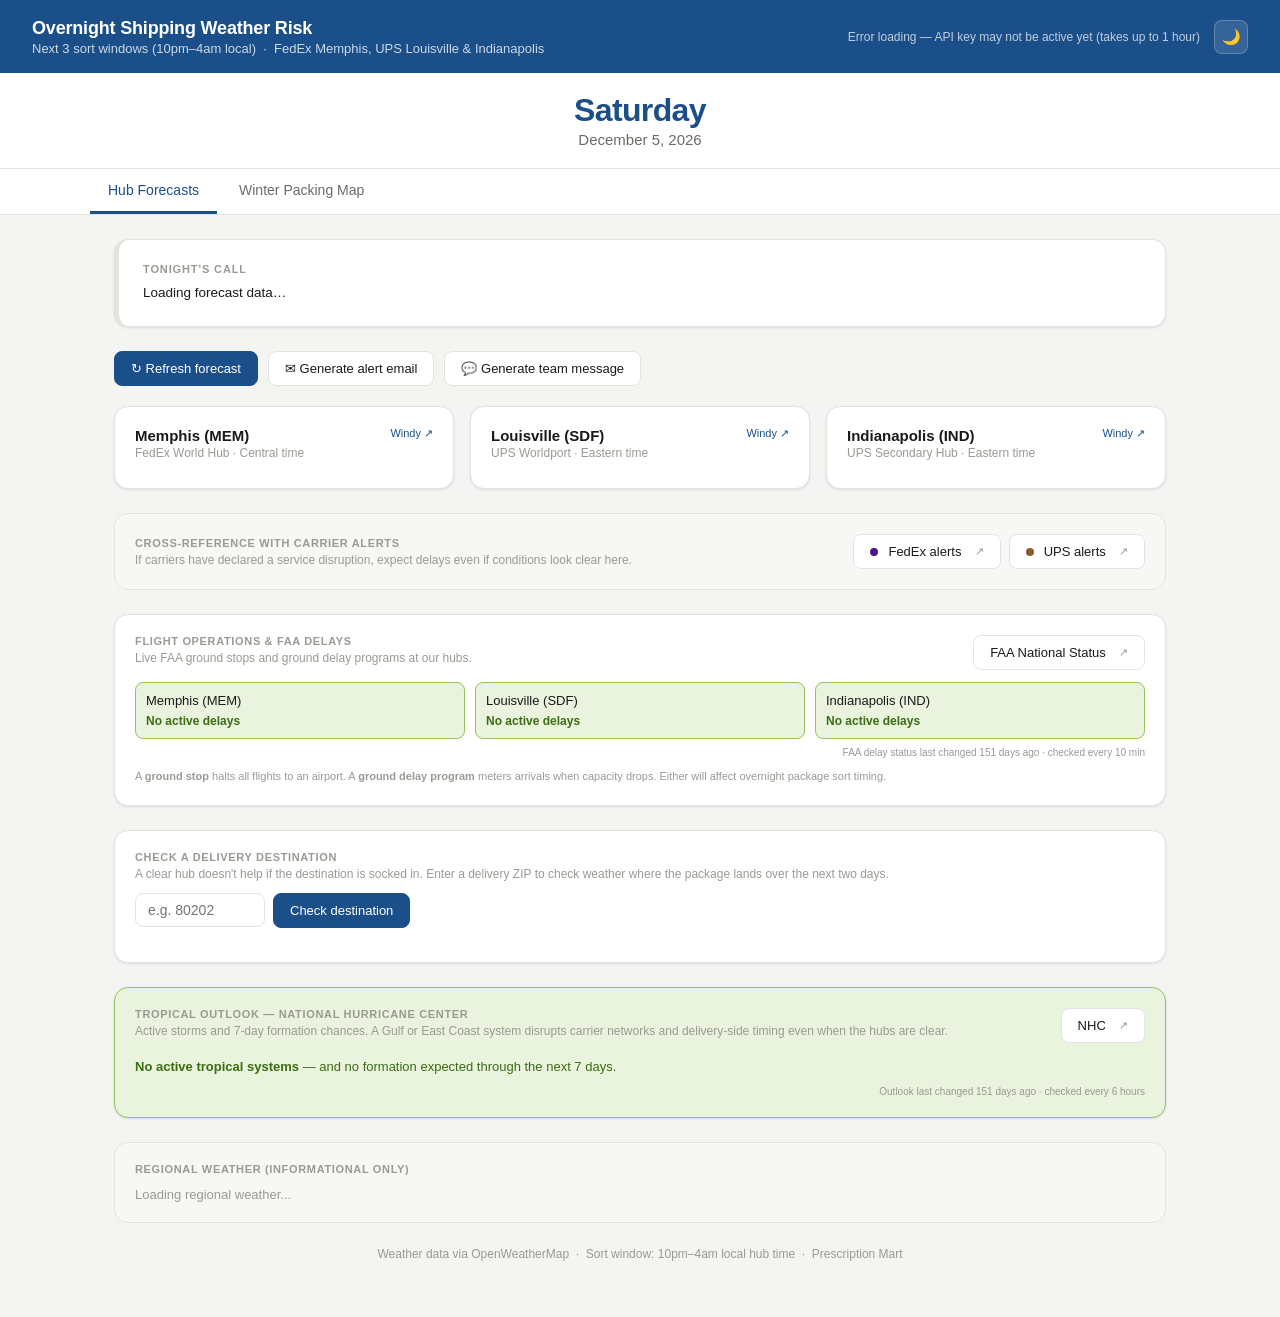
==== commit 2c9d7672: "NHC card: flood the whole card with the tropical status color Quiet tropics were signaled only by a " ====
--- a/index.html
+++ b/index.html
@@ -114,6 +114,10 @@
     .hub-grid { display: grid; grid-template-columns: repeat(3, 1fr); gap: 16px; margin-bottom: 1.5rem; }
     .card { background: var(--surface); border: 1px solid var(--border); border-radius: var(--radius-lg); padding: 1.25rem; box-shadow: var(--shadow); }
     .card--muted { background: var(--surface-2); box-shadow: none; }
+    /* status-flooded cards (used by the NHC tropical card, mirrors the hero) */
+    .card.status-low { background: var(--low-bg); border-color: var(--low-bd); }
+    .card.status-medium { background: var(--med-bg); border-color: var(--med-bd); }
+    .card.status-high { background: var(--high-bg); border-color: var(--high-bd); }
     .card-title { font-size: 15px; font-weight: 600; color: var(--text); }
     .card-sub { font-size: 12px; color: var(--text-faint); margin-top: 2px; }
 
@@ -330,7 +334,7 @@
     <div id="dest-result" style="margin-top:14px;"></div>
   </div>
 
-  <div class="card card--muted" style="margin-bottom:1.5rem;">
+  <div class="card card--muted" id="nhc-card" style="margin-bottom:1.5rem;">
     <div style="display: flex; justify-content: space-between; align-items: flex-start; flex-wrap: wrap; gap: 10px; margin-bottom: 12px;">
       <div>
         <div class="section-label" style="margin-bottom: 4px;">Tropical outlook — National Hurricane Center</div>
@@ -1304,12 +1308,25 @@
 
 function renderNHCOutlook(result) {
   const el = document.getElementById('nhc-outlook');
+  const card = document.getElementById('nhc-card');
   if (!el) return;
   if (!result || !result.data) {
+    if (card) card.className = 'card card--muted';
     el.innerHTML = `<div style="font-size: 13px; color: var(--text-faint); padding: 4px 0;">Tropical data not yet available — check <a href="https://www.nhc.noaa.gov/" target="_blank" rel="noopener" style="color:var(--brand);">nhc.noaa.gov</a> directly.</div>`;
     return;
   }
   const { storms = [], outlooks = [] } = result.data;
+
+  // Flood the whole card with the tropical status color (mirrors the hero):
+  // red if a hurricane is active or formation is likely, amber for storms or
+  // a watched disturbance, green when the tropics are quiet.
+  const maxChance = Math.max(0, ...outlooks.flatMap(o => (o.areas || []).map(a => a.chance7day || 0)));
+  const anyHurricane = storms.some(s => /hurricane/i.test(s.classification || ''));
+  const status = (anyHurricane || maxChance >= 60) ? 'high'
+               : (storms.length > 0 || maxChance >= 30) ? 'medium'
+               : 'low';
+  if (card) card.className = 'card status-' + status;
+
   let html = '';
 
   if (storms.length > 0) {
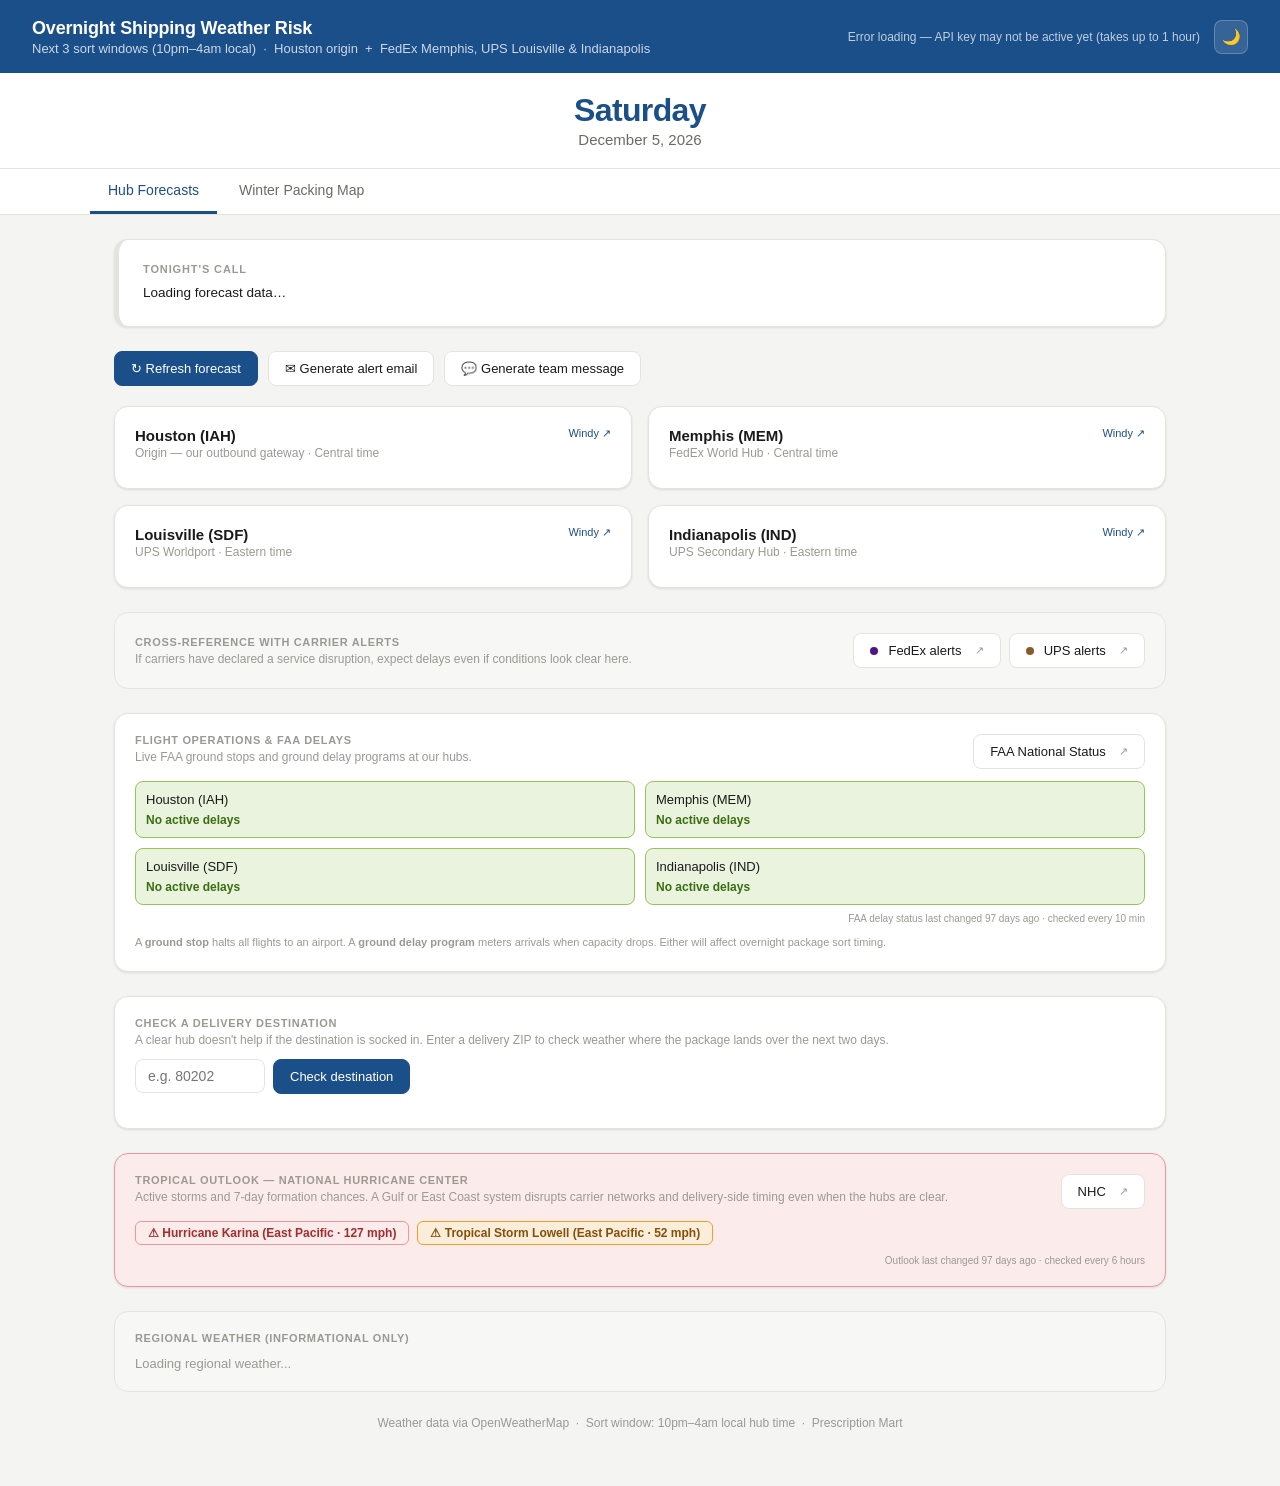
==== commit bbbd29bd: "Add Houston (IAH) as a primary hub card — the outbound origin Packages leave from Houston, so origin" ====
--- a/index.html
+++ b/index.html
@@ -111,7 +111,7 @@
     .rec-text { font-size: 13.5px; line-height: 1.65; color: var(--text); }
     .rec-text > div { margin-bottom: 6px; }
 
-    .hub-grid { display: grid; grid-template-columns: repeat(3, 1fr); gap: 16px; margin-bottom: 1.5rem; }
+    .hub-grid { display: grid; grid-template-columns: repeat(2, 1fr); gap: 16px; margin-bottom: 1.5rem; }
     .card { background: var(--surface); border: 1px solid var(--border); border-radius: var(--radius-lg); padding: 1.25rem; box-shadow: var(--shadow); }
     .card--muted { background: var(--surface-2); box-shadow: none; }
     /* status-flooded cards (used by the NHC tropical card, mirrors the hero) */
@@ -186,7 +186,7 @@
 <div class="header">
   <div>
     <div class="h1">Overnight Shipping Weather Risk</div>
-    <div class="sub">Next 3 sort windows (10pm–4am local) &nbsp;·&nbsp; FedEx Memphis, UPS Louisville &amp; Indianapolis</div>
+    <div class="sub">Next 3 sort windows (10pm–4am local) &nbsp;·&nbsp; Houston origin &nbsp;+&nbsp; FedEx Memphis, UPS Louisville &amp; Indianapolis</div>
   </div>
   <div class="header-right">
     <div class="updated" id="last-updated">Loading...</div>
@@ -262,6 +262,13 @@
   </div>
 
   <div class="hub-grid" id="hub-grid">
+    <div class="card" id="card-hou">
+      <div style="display:flex; justify-content:space-between; align-items:flex-start; margin-bottom: 8px;">
+        <div><div class="card-title">Houston (IAH)</div><div class="card-sub">Origin &mdash; our outbound gateway &middot; Central time</div></div>
+        <a href="https://www.windy.com/?29.9902,-95.3368,8" target="_blank" rel="noopener" style="font-size: 11px; color: var(--brand); text-decoration: none; white-space: nowrap;" title="View on Windy.com">Windy ↗</a>
+      </div>
+      <div id="nights-hou"></div>
+    </div>
     <div class="card" id="card-mem">
       <div style="display:flex; justify-content:space-between; align-items:flex-start; margin-bottom: 8px;">
         <div><div class="card-title">Memphis (MEM)</div><div class="card-sub">FedEx World Hub &middot; Central time</div></div>
@@ -365,6 +372,7 @@
   
 // IANA timezones for proper local-time evaluation at each hub
 const LOCATIONS = [
+  { id: 'hou', name: 'Houston (IAH)', label: 'Origin — outbound gateway', lat: 29.9902, lon: -95.3368, tz: 'America/Chicago', hub: true },
   { id: 'mem', name: 'Memphis (MEM)', label: 'FedEx World Hub', lat: 35.0421, lon: -89.9765, tz: 'America/Chicago', hub: true },
   { id: 'sdf', name: 'Louisville (SDF)', label: 'UPS Worldport', lat: 38.1741, lon: -85.7369, tz: 'America/Kentucky/Louisville', hub: true },
   { id: 'ind', name: 'Indianapolis (IND)', label: 'UPS Secondary Hub', lat: 39.7173, lon: -86.2944, tz: 'America/Indiana/Indianapolis', hub: true },
@@ -1141,8 +1149,8 @@
 // =============================================================================
 // FAA DELAYS - airports we care about (matches our hub list)
 // =============================================================================
-const HUB_AIRPORTS = ['MEM', 'SDF', 'IND'];
-const HUB_NAMES = { 'MEM': 'Memphis (MEM)', 'SDF': 'Louisville (SDF)', 'IND': 'Indianapolis (IND)' };
+const HUB_AIRPORTS = ['IAH', 'MEM', 'SDF', 'IND'];
+const HUB_NAMES = { 'IAH': 'Houston (IAH)', 'MEM': 'Memphis (MEM)', 'SDF': 'Louisville (SDF)', 'IND': 'Indianapolis (IND)' };
 
 async function fetchFAADelays() {
   // The FAA endpoint blocks browser CORS, so we proxy via a GitHub Action
@@ -1205,7 +1213,7 @@
     return { code, event: event || null };
   });
 
-  let html = '<div style="display: grid; grid-template-columns: repeat(3, 1fr); gap: 10px;">';
+  let html = '<div style="display: grid; grid-template-columns: repeat(2, 1fr); gap: 10px;">';
 
   hubEvents.forEach(({ code, event }) => {
     const name = HUB_NAMES[code];
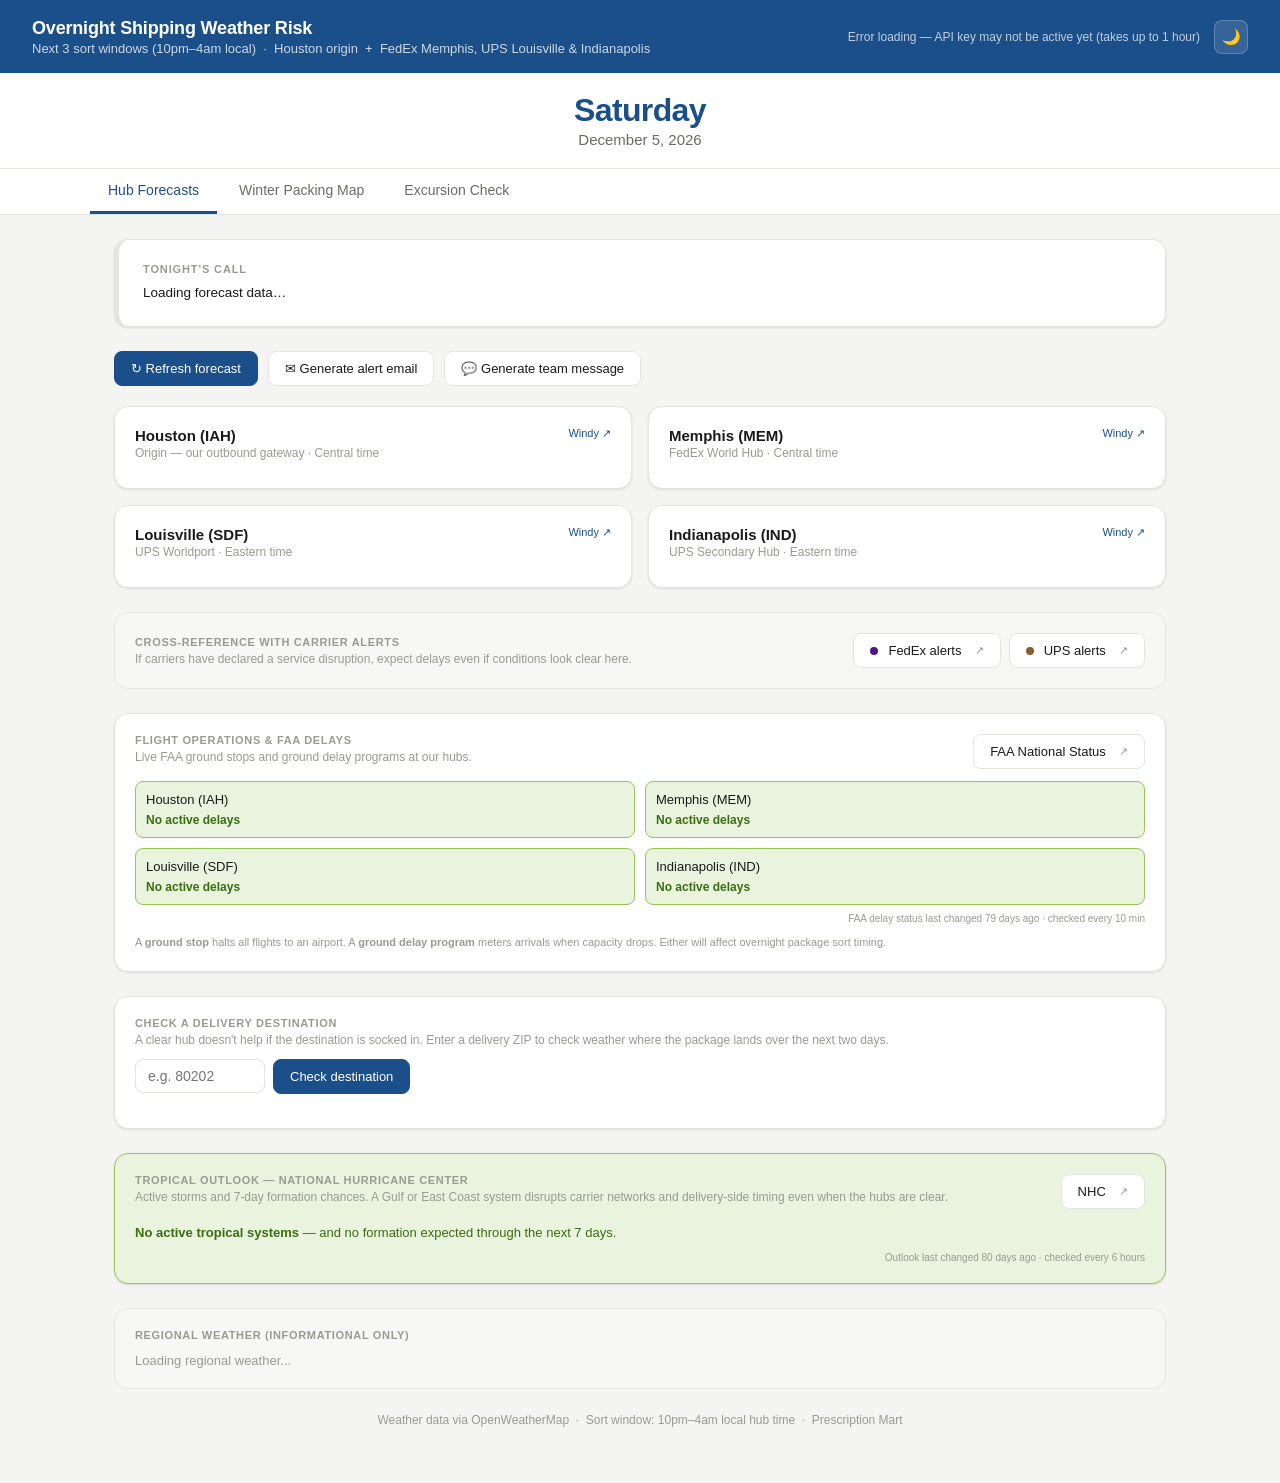
==== commit 05a1dfe9: "Add Excursion Check tab: drug allowances vs observed ambient temperature New third page for the "my " ====
--- a/index.html
+++ b/index.html
@@ -203,6 +203,7 @@
   <div class="tabs-inner">
     <a href="index.html" class="tab active">Hub Forecasts</a>
     <a href="winter-pack.html" class="tab">Winter Packing Map</a>
+    <a href="excursion.html" class="tab">Excursion Check</a>
   </div>
 </div>
 
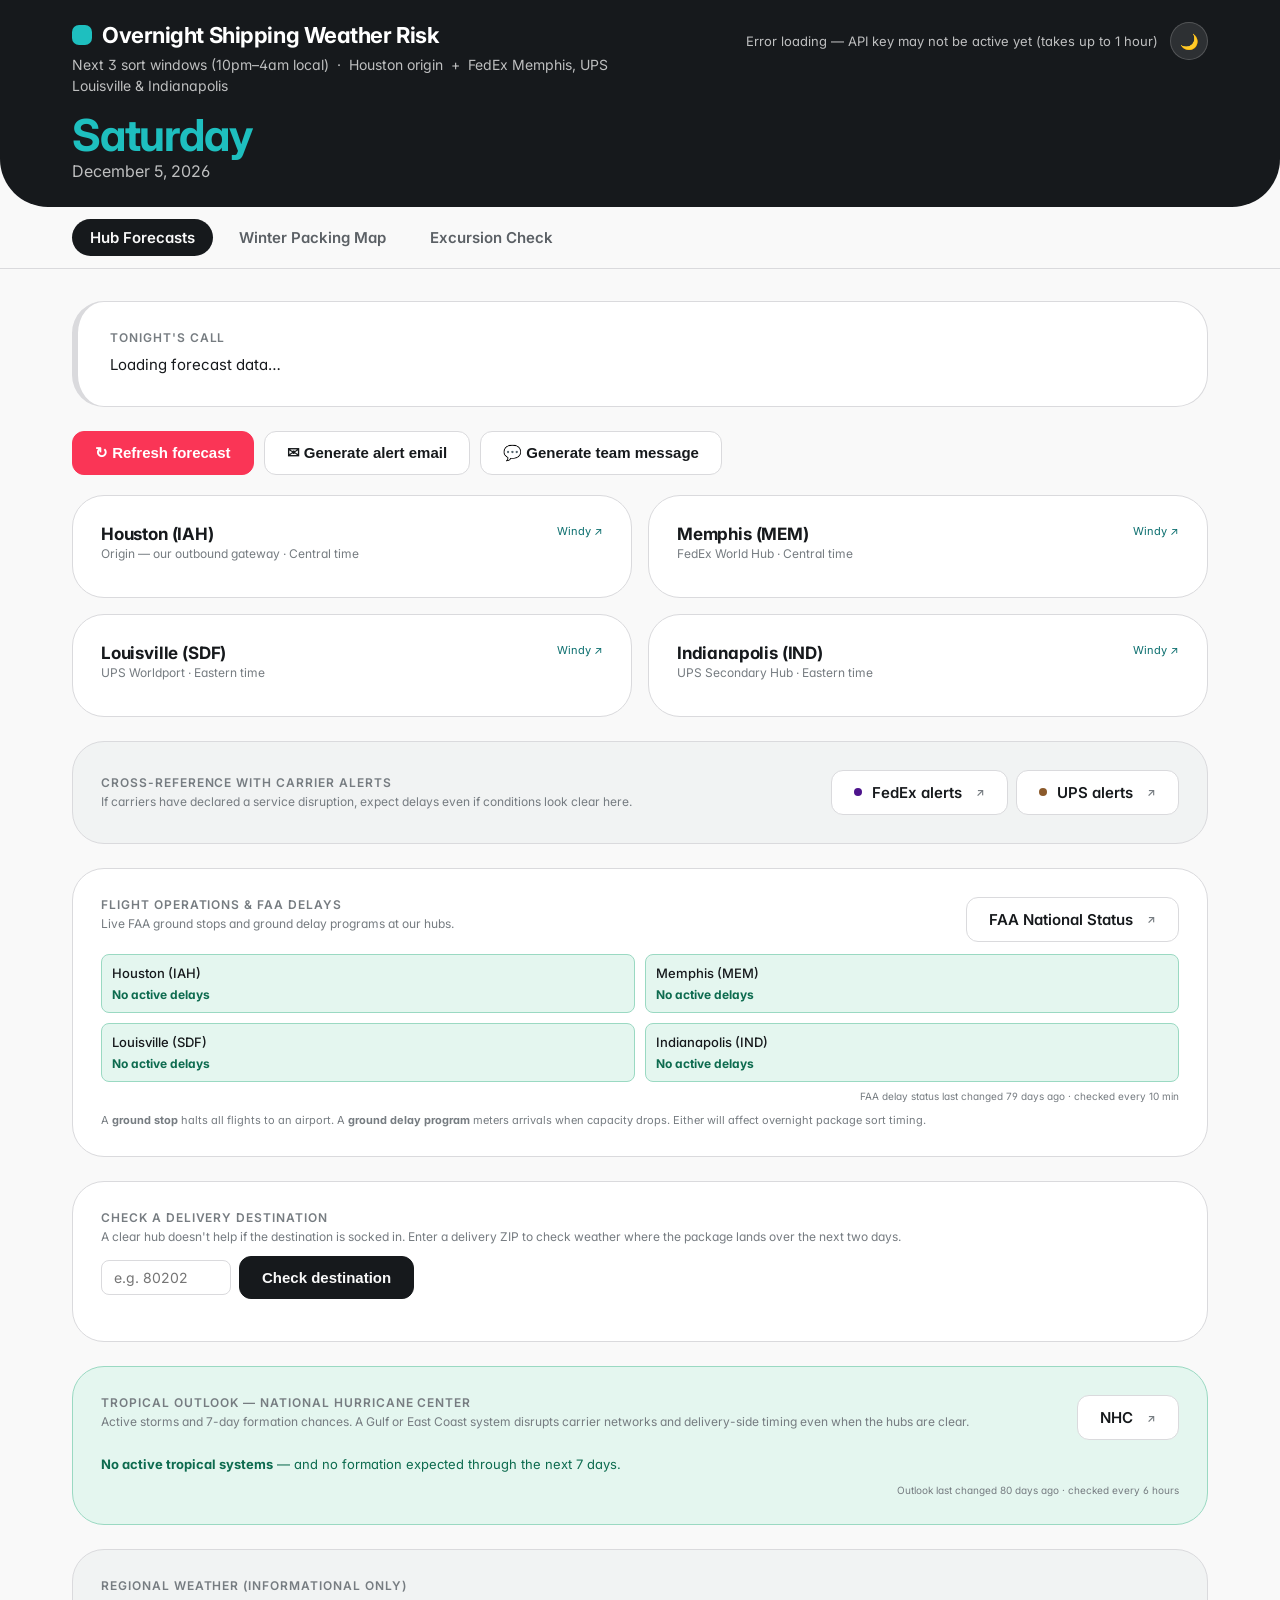
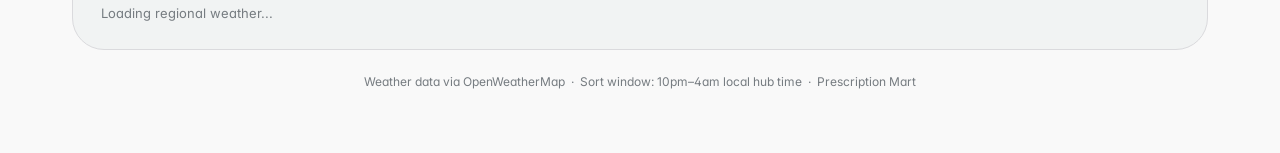
==== commit eafc5a14: "Redesign all pages on a Surfshark-derived system One token block shared by all four pages (no build " ====
--- a/index.html
+++ b/index.html
@@ -11,59 +11,86 @@
   <meta name="apple-mobile-web-app-capable" content="yes" />
   <meta name="apple-mobile-web-app-status-bar-style" content="black-translucent" />
   <meta name="apple-mobile-web-app-title" content="Ship Weather" />
+  <link rel="preconnect" href="https://fonts.googleapis.com" />
+  <link rel="preconnect" href="https://fonts.gstatic.com" crossorigin />
+  <link href="https://fonts.googleapis.com/css2?family=Inter:wght@400;600;700&display=swap" rel="stylesheet" />
   <style>
     /* ---- design tokens ------------------------------------------------ */
+    /* ---- design tokens -------------------------------------------------
+       Palette: Surfshark-derived. Teal = identity, coral = the one primary
+       action per view, gold = advisory/urgency. Neutrals carry the rest.
+       No drop shadows: elevation comes from surface contrast + hairlines. */
     :root {
-      --bg: #f4f4f2;
+      /* brand */
+      --teal: #1ebfbf;        /* mark, icons, accents on dark */
+      --coral: #fa3556;       /* primary action, highest severity */
+      --coral-deep: #d81f3f;
+      --gold: #ffc200;        /* advisory / urgency strips */
+      --ink: #16191c;
+      --abyss: #1e2327;
+
+      --font-sans: 'Inter', ui-sans-serif, system-ui, -apple-system, BlinkMacSystemFont, "Segoe UI", Roboto, sans-serif;
+
+      --bg: #f9f9f9;
       --surface: #ffffff;
-      --surface-2: #f7f7f5;
-      --inset: #f0f0ec;
-      --border: #e4e4df;
-      --border-2: #efefea;
-      --text: #1a1a1a;
-      --text-muted: #6b6b66;
-      --text-faint: #9a9a93;
-      --brand: #1B4F8A;
-      --brand-strong: #164070;
-      --header-bg: #1B4F8A;
+      --surface-2: #f1f3f3;
+      --inset: #e8f7f8;
+      --border: #dadadd;
+      --border-2: #e9e9ec;
+      --text: #16191c;
+      --text-muted: #5b6065;
+      --text-faint: #767c81;
+      --brand: #0b6e6e;       /* teal dark enough for text/links */
+      --brand-strong: #095a5a;
+      --header-bg: #16191c;
       --header-fg: #ffffff;
+      --header-sub: rgba(255,255,255,.72);
       --on-accent: #ffffff;
-      --shadow: 0 1px 2px rgba(16,24,40,.04), 0 1px 3px rgba(16,24,40,.07);
-      --radius: 10px;
-      --radius-lg: 14px;
-      /* risk palette */
-      --high-bg: #FCEBEB; --high-fg: #A32D2D; --high-bd: #F09595; --high-dot: #E24B4A;
-      --med-bg: #FAEEDA;  --med-fg: #854F0B;  --med-bd: #EF9F27;  --med-dot: #EF9F27;
-      --bl-bg: #FAF6E0;   --bl-fg: #7A6314;   --bl-bd: #D4C76A;   --bl-dot: #D4C76A;
-      --low-bg: #EAF3DE;  --low-fg: #3B6D11;  --low-bd: #97C459;  --low-dot: #639922;
-      --info-bg: #E6F1FB; --info-fg: #185FA5; --info-bd: #85B7EB;
+      --shadow: none;
+      --radius: 12px;         /* buttons, inputs */
+      --radius-lg: 32px;      /* cards */
+      --radius-panel: 48px;   /* the dark hero panel */
+      --radius-pill: 96px;
+      /* risk palette, retuned onto coral / gold / teal-green */
+      --high-bg: #ffe9ed; --high-fg: #b3122f; --high-bd: #f9aab7; --high-dot: #fa3556;
+      --med-bg: #fff4d6;  --med-fg: #8a5d00;  --med-bd: #ffd766;  --med-dot: #ffc200;
+      --bl-bg: #fffbe8;   --bl-fg: #7d6a1f;   --bl-bd: #e8d894;   --bl-dot: #e3c84d;
+      --low-bg: #e4f6ef;  --low-fg: #0d6b4f;  --low-bd: #9ad9c2;  --low-dot: #18a97b;
+      --info-bg: #e8f7f8; --info-fg: #0b6e6e; --info-bd: #a5e0e0;
+      /* winter map fills */
+      --map-standard: #d7f0e4; --map-pack: #ffd3dc; --map-severe: #fa3556; --map-exception: #ffeeb8;
+      --map-dot-pack: #d81f3f; --map-dot-severe: #7d0f22; --map-dot-pocket: #c88a00;
     }
     /* dark theme: follow system unless the user forces light; explicit toggle wins */
     @media (prefers-color-scheme: dark) {
       :root:not([data-theme="light"]) {
-        --bg: #14161a; --surface: #1d2026; --surface-2: #23262d; --inset: #23262d;
-        --border: #2e323a; --border-2: #282c33;
-        --text: #e8e9ec; --text-muted: #a6aab3; --text-faint: #7c818b;
-        --brand: #6aa6e6; --brand-strong: #80b4ec; --header-bg: #16243a; --header-fg: #eef3fb;
-        --shadow: 0 1px 2px rgba(0,0,0,.3), 0 1px 3px rgba(0,0,0,.4);
-        --high-bg: #3a1f22; --high-fg: #f3a3a2; --high-bd: #6e3236; --high-dot: #e2605f;
-        --med-bg: #3a2e1a; --med-fg: #f0c485; --med-bd: #6e5526; --med-dot: #efab3f;
-        --bl-bg: #34311c; --bl-fg: #ddd08a; --bl-bd: #5f5828; --bl-dot: #d4c76a;
-        --low-bg: #213017; --low-fg: #a7d178; --low-bd: #3f5f28; --low-dot: #7fb443;
-        --info-bg: #16293c; --info-fg: #8fc1f0; --info-bd: #2d5170;
+        --bg: #121517; --surface: #1e2327; --surface-2: #262c31; --inset: #16282a;
+        --border: #333a40; --border-2: #2a3136;
+        --text: #eceef0; --text-muted: #a8aeb4; --text-faint: #8d949a;
+        --brand: #2fd4d4; --brand-strong: #5fe0e0;
+        --header-bg: #0c0e10; --header-fg: #ffffff; --header-sub: rgba(255,255,255,.66);
+        --high-bg: #3d1620; --high-fg: #ff9dac; --high-bd: #6e2734; --high-dot: #fa3556;
+        --med-bg: #382c12;  --med-fg: #ffd070;  --med-bd: #6b5420; --med-dot: #ffc200;
+        --bl-bg: #32301a;   --bl-fg: #e5d38a;   --bl-bd: #5d5527;  --bl-dot: #e3c84d;
+        --low-bg: #10302a;  --low-fg: #7fd9b8;  --low-bd: #245349; --low-dot: #18a97b;
+        --info-bg: #10292b; --info-fg: #7fdcdc; --info-bd: #27545a;
+        --map-standard: #1b4438; --map-pack: #5a1f2b; --map-severe: #c9203f; --map-exception: #4a3c14;
+        --map-dot-pack: #fa3556; --map-dot-severe: #ff8fa1; --map-dot-pocket: #ffc200;
       }
     }
     :root[data-theme="dark"] {
-      --bg: #14161a; --surface: #1d2026; --surface-2: #23262d; --inset: #23262d;
-      --border: #2e323a; --border-2: #282c33;
-      --text: #e8e9ec; --text-muted: #a6aab3; --text-faint: #7c818b;
-      --brand: #6aa6e6; --brand-strong: #80b4ec; --header-bg: #16243a; --header-fg: #eef3fb;
-      --shadow: 0 1px 2px rgba(0,0,0,.3), 0 1px 3px rgba(0,0,0,.4);
-      --high-bg: #3a1f22; --high-fg: #f3a3a2; --high-bd: #6e3236; --high-dot: #e2605f;
-      --med-bg: #3a2e1a; --med-fg: #f0c485; --med-bd: #6e5526; --med-dot: #efab3f;
-      --bl-bg: #34311c; --bl-fg: #ddd08a; --bl-bd: #5f5828; --bl-dot: #d4c76a;
-      --low-bg: #213017; --low-fg: #a7d178; --low-bd: #3f5f28; --low-dot: #7fb443;
-      --info-bg: #16293c; --info-fg: #8fc1f0; --info-bd: #2d5170;
+      --bg: #121517; --surface: #1e2327; --surface-2: #262c31; --inset: #16282a;
+      --border: #333a40; --border-2: #2a3136;
+      --text: #eceef0; --text-muted: #a8aeb4; --text-faint: #8d949a;
+      --brand: #2fd4d4; --brand-strong: #5fe0e0;
+      --header-bg: #0c0e10; --header-fg: #ffffff; --header-sub: rgba(255,255,255,.66);
+      --high-bg: #3d1620; --high-fg: #ff9dac; --high-bd: #6e2734; --high-dot: #fa3556;
+      --med-bg: #382c12;  --med-fg: #ffd070;  --med-bd: #6b5420; --med-dot: #ffc200;
+      --bl-bg: #32301a;   --bl-fg: #e5d38a;   --bl-bd: #5d5527;  --bl-dot: #e3c84d;
+      --low-bg: #10302a;  --low-fg: #7fd9b8;  --low-bd: #245349; --low-dot: #18a97b;
+      --info-bg: #10292b; --info-fg: #7fdcdc; --info-bd: #27545a;
+      --map-standard: #1b4438; --map-pack: #5a1f2b; --map-severe: #c9203f; --map-exception: #4a3c14;
+      --map-dot-pack: #fa3556; --map-dot-severe: #ff8fa1; --map-dot-pocket: #ffc200;
     }
 
     * { box-sizing: border-box; margin: 0; padding: 0; }
@@ -175,6 +202,80 @@
       /* FAA hub grid (built inline by JS) stacks on phones */
       #faa-delays-list > div { grid-template-columns: 1fr !important; }
     }
+
+    /* ---- component layer ------------------------------------------------
+       Inter throughout, dark rounded hero panel, pill nav, 32px cards with
+       hairline borders and no shadow, 12px buttons with a single coral CTA. */
+    body { font-family: var(--font-sans); font-feature-settings: "cv11", "ss01"; }
+
+    /* header + day banner read as one full-bleed dark panel */
+    .header { padding: 22px 32px 14px; align-items: flex-start; }
+    .header .h1 { font-size: 22px; font-weight: 700; letter-spacing: -.02em; display: flex; align-items: center; gap: 10px; }
+    .header .h1::before { content: ''; width: 20px; height: 20px; border-radius: 7px; background: var(--teal); flex: none; }
+    .header .sub { font-size: 14px; line-height: 1.5; color: var(--header-sub); opacity: 1; margin-top: 6px; max-width: 64ch; }
+    .header .updated { font-size: 13px; color: var(--header-sub); opacity: 1; }
+    .header-right { gap: 12px; }
+    .header--solo { border-radius: 0 0 var(--radius-panel) var(--radius-panel); padding-bottom: 26px; }
+    .theme-toggle { width: 38px; height: 38px; border-radius: var(--radius-pill); background: rgba(255,255,255,.1); border-color: rgba(255,255,255,.18); }
+
+    .today-banner { background: var(--header-bg); border-bottom: none; text-align: left;
+      padding: 2px 32px 26px; border-radius: 0 0 var(--radius-panel) var(--radius-panel); }
+    .today-day { font-size: 44px; font-weight: 700; letter-spacing: -1.2px; line-height: 1.07; color: var(--teal); }
+    .today-date { font-size: 16px; color: var(--header-sub); margin-top: 2px; }
+
+    /* pill navigation on the canvas */
+    .tabs { background: transparent; border-bottom: 1px solid var(--border); padding: 0 32px; }
+    .tabs-inner { gap: 8px; padding: 12px 0; }
+    .tab { border-bottom: none; border-radius: var(--radius-pill); padding: 9px 18px; font-size: 15px; font-weight: 600; }
+    .tab:hover { background: var(--surface-2); color: var(--text); }
+    .tab.active { background: var(--text); color: var(--bg); }
+
+    /* one 1200px grid: the dark panel is full-bleed but its content lines up
+       with the tabs and the cards below it at every viewport width */
+    :root { --page-max: 1200px; --gutter: 32px; }
+    .header, .today-banner, .tabs { padding-left: max(var(--gutter), calc((100% - var(--page-max)) / 2 + var(--gutter)));
+      padding-right: max(var(--gutter), calc((100% - var(--page-max)) / 2 + var(--gutter))); }
+    .container { max-width: var(--page-max); padding: var(--gutter); }
+    .tabs-inner { max-width: none; }
+
+    /* surfaces: contrast + hairline, never shadow */
+    .card { border-radius: var(--radius-lg); padding: 28px; box-shadow: none; }
+    .card--muted { background: var(--surface-2); }
+    .hero { border-radius: var(--radius-lg); padding: 28px 32px; box-shadow: none; border-left-width: 6px; }
+    .hero-eyebrow { font-size: 12px; letter-spacing: .08em; }
+    .rec-action { font-size: 32px; font-weight: 700; letter-spacing: -.02em; line-height: 1.2; }
+    .rec-text { font-size: 15px; line-height: 1.7; }
+    .card-title { font-size: 17px; font-weight: 700; letter-spacing: -.01em; }
+    .card-sub, .section-label { font-size: 12px; }
+    .section-label { letter-spacing: .08em; }
+
+    /* buttons: dark fill by default, exactly one coral CTA per view */
+    .btn { border-radius: var(--radius); padding: 12px 22px; font-size: 15px; font-weight: 600; }
+    .btn:hover { background: var(--surface-2); }
+    .btn-primary { background: var(--text); color: var(--bg); border-color: var(--text); }
+    .btn-primary:hover { background: var(--text); opacity: .88; }
+    .btn-cta { background: var(--coral); color: #fff; border-color: var(--coral); }
+    .btn-cta:hover { background: var(--coral-deep); border-color: var(--coral-deep); }
+
+    .badge { border-radius: var(--radius-pill); padding: 5px 14px; font-size: 13px; font-weight: 600; }
+    .alert-bar { border-radius: var(--radius-lg); padding: 14px 22px; font-size: 15px; }
+
+    input, select, textarea { border-radius: var(--radius); border: 1px solid var(--border); font-family: inherit; font-size: 16px; }
+    input:not([type=checkbox]), select { padding: 12px 14px; }
+    input:focus, select:focus, textarea:focus { outline: 2px solid var(--brand); outline-offset: 1px; border-color: var(--brand); }
+
+    @media (max-width: 600px) {
+      .header { padding: 18px 20px 12px; }
+      .header--solo { padding-bottom: 22px; }
+      .today-banner { padding: 2px 20px 22px; border-radius: 0 0 var(--radius-lg) var(--radius-lg); }
+      .header--solo { border-radius: 0 0 var(--radius-lg) var(--radius-lg); }
+      .today-day { font-size: 32px; letter-spacing: -.8px; }
+      :root { --gutter: 20px; }
+      .container { padding: 20px; }
+      .card { padding: 20px; }
+      .hero { padding: 22px 20px; }
+      .rec-action { font-size: 26px; }
+    }
   </style>
   <script>
     // Apply saved theme before paint to avoid a flash of the wrong mode.
@@ -220,7 +321,7 @@
   </div>
 
   <div class="actions">
-    <button class="btn btn-primary" onclick="loadWeather()">&#8635; Refresh forecast</button>
+    <button class="btn btn-cta" onclick="loadWeather()">&#8635; Refresh forecast</button>
     <button class="btn" onclick="generateEmailText()">&#9993; Generate alert email</button>
     <button class="btn" onclick="generateTeamMessage()">&#128172; Generate team message</button>
   </div>
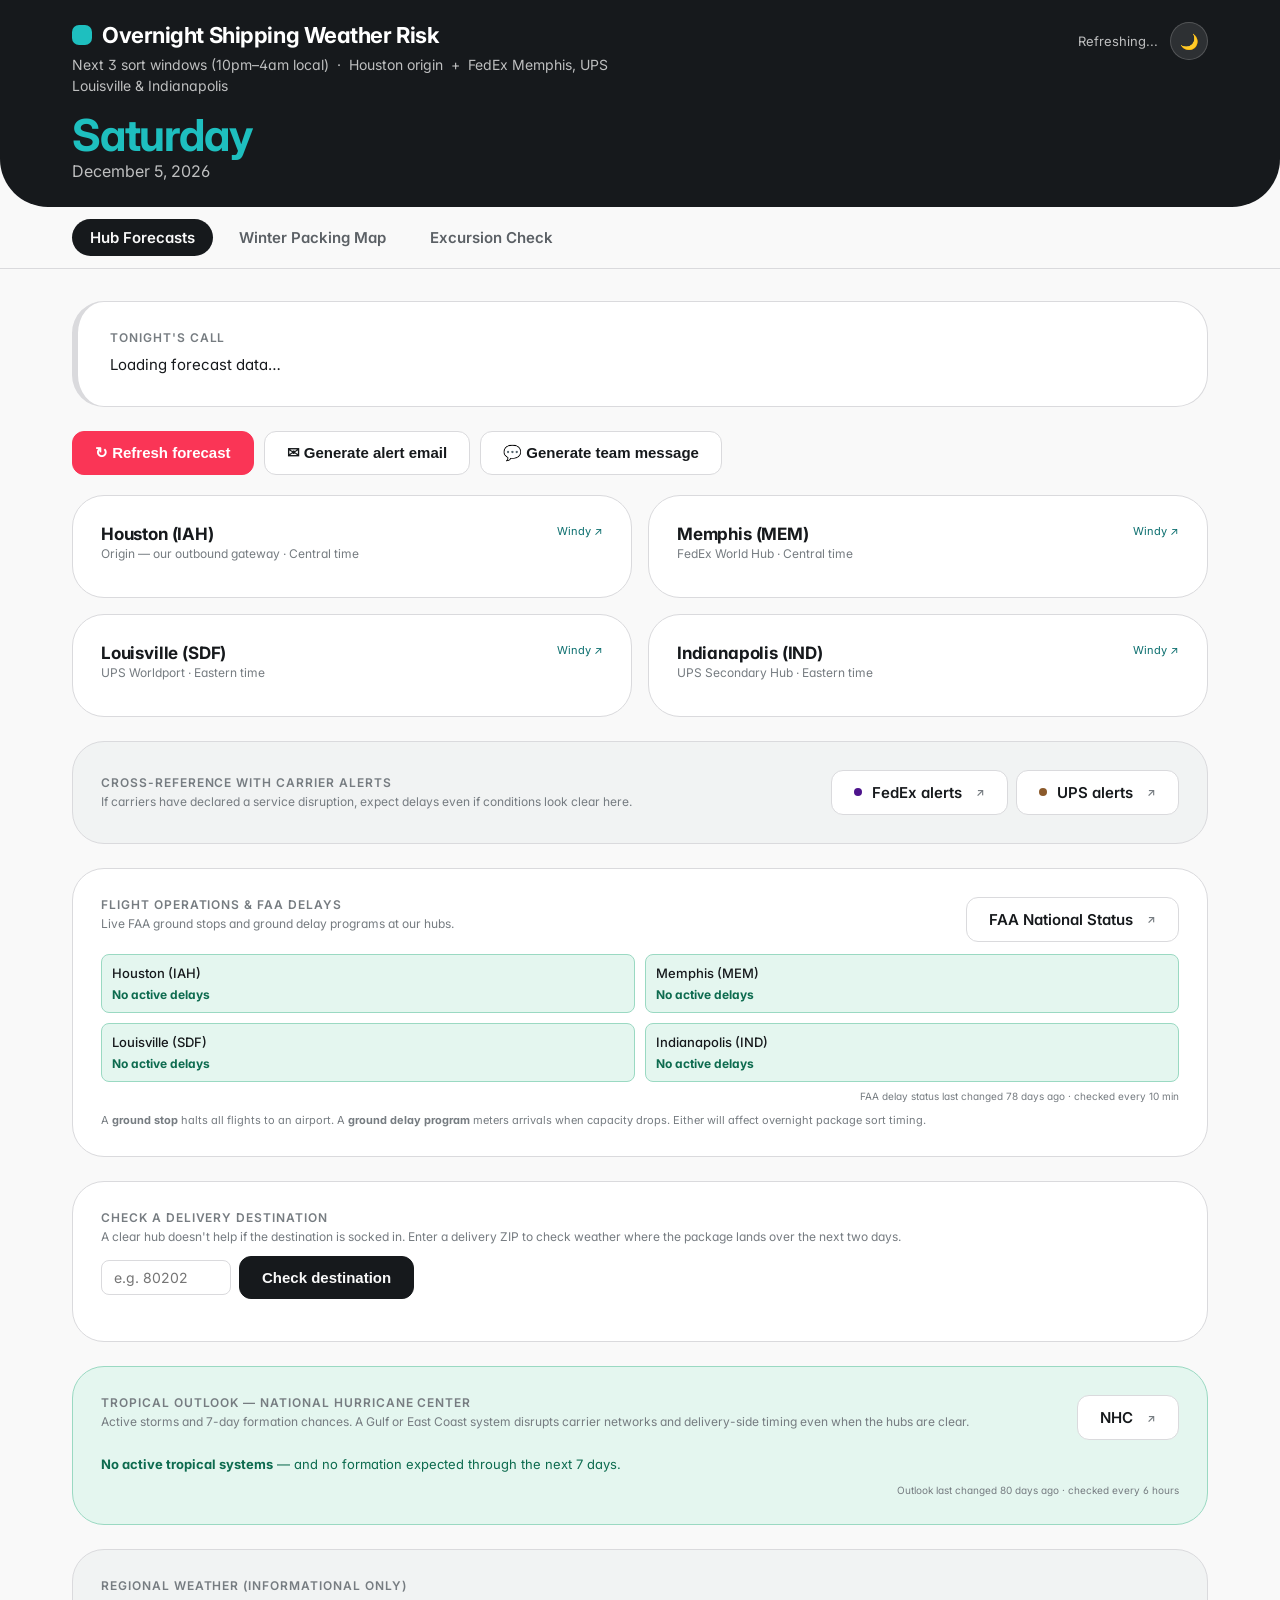
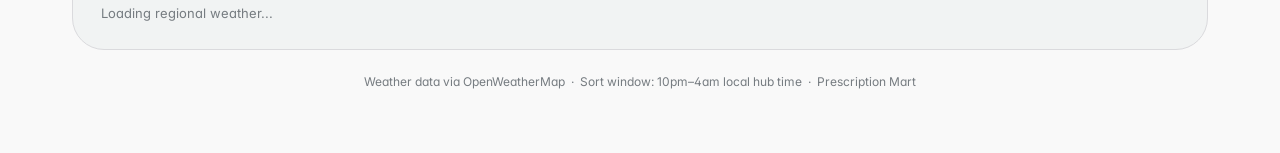
==== commit ad57b340: "Weather API: retry transient failures, and never look confident about missing data The dashboard tre" ====
--- a/index.html
+++ b/index.html
@@ -315,6 +315,9 @@
     <span id="alert-text"></span>
   </div>
 
+  <!-- feed health: shown whenever the load was not complete and fresh -->
+  <div id="feed-status" style="display:none;" class="alert-bar warning"></div>
+
   <div class="hero" id="hero">
     <div class="hero-eyebrow">Tonight's call</div>
     <div id="recommendation"><div class="rec-text">Loading forecast data…</div></div>
@@ -604,12 +607,47 @@
   return { primary: labels[idx] || dayName, secondary: `${dayName} ${dateStr}` };
 }
 
+// ---- network layer -------------------------------------------------------
+// Weather APIs fail in three distinct ways and the dashboard used to treat them
+// all as "API key not active yet": a bad/inactive key (401), throttling (429),
+// an upstream outage (5xx), or the browser being offline / CORS. Retry the
+// transient ones, and keep the real reason so the page can say what happened.
+class ApiError extends Error {
+  constructor(status, source) {
+    super(source + ' ' + (status ? 'HTTP ' + status : 'unreachable'));
+    this.status = status; this.source = source;
+  }
+  get reason() {
+    if (this.status === 401 || this.status === 403) return 'the OpenWeatherMap key was rejected (401) — it may be new, mistyped, or deactivated';
+    if (this.status === 429) return 'we are being rate-limited (429) — too many requests for the free tier';
+    if (this.status >= 500) return this.source + ' is having an outage (' + this.status + ')';
+    if (!this.status) return 'no network response from ' + this.source + ' — offline, blocked, or DNS';
+    return this.source + ' returned HTTP ' + this.status;
+  }
+}
+const RETRY_STATUS = [408, 429, 500, 502, 503, 504];
+async function fetchRetry(url, opts, source, tries = 3) {
+  let last = null;
+  for (let i = 0; i < tries; i++) {
+    try {
+      const r = await fetch(url, opts);
+      if (r.ok) return r;
+      last = new ApiError(r.status, source);
+      if (!RETRY_STATUS.includes(r.status)) throw last;   // 401/404 will not fix themselves
+    } catch (e) {
+      last = (e instanceof ApiError) ? e : new ApiError(0, source);
+      if (e instanceof ApiError && !RETRY_STATUS.includes(e.status)) throw e;
+    }
+    if (i < tries - 1) await new Promise(r => setTimeout(r, 600 * Math.pow(2, i)));
+  }
+  throw last;
+}
+
 async function fetchNWSAlerts(lat, lon) {
   // National Weather Service API — free, no key required, authoritative for US severe weather
   const url = `https://api.weather.gov/alerts/active?point=${lat},${lon}`;
   try {
-    const resp = await fetch(url, { headers: { 'Accept': 'application/geo+json' } });
-    if (!resp.ok) return [];
+    const resp = await fetchRetry(url, { headers: { 'Accept': 'application/geo+json' } }, 'NWS');
     const data = await resp.json();
     return (data.features || []).map(f => ({
       event: f.properties.event,
@@ -621,7 +659,7 @@
     }));
   } catch(e) {
     console.error('NWS alerts fetch failed:', e);
-    return [];
+    return null;   // null = "we do not know", which is NOT the same as "no alerts"
   }
 }
 
@@ -649,16 +687,14 @@
   try {
     let forecastUrl = getCachedForecastUrl(lat, lon);
     if (!forecastUrl) {
-      const pointResp = await fetch(`https://api.weather.gov/points/${lat},${lon}`, { headers: { 'Accept': 'application/geo+json' } });
-      if (!pointResp.ok) return null;
+      const pointResp = await fetchRetry(`https://api.weather.gov/points/${lat},${lon}`, { headers: { 'Accept': 'application/geo+json' } }, 'NWS');
       const pointData = await pointResp.json();
       forecastUrl = pointData.properties.forecast;
       if (!forecastUrl) return null;
       setCachedForecastUrl(lat, lon, forecastUrl);
     }
 
-    const fcResp = await fetch(forecastUrl, { headers: { 'Accept': 'application/geo+json' } });
-    if (!fcResp.ok) return null;
+    const fcResp = await fetchRetry(forecastUrl, { headers: { 'Accept': 'application/geo+json' } }, 'NWS');
     const fcData = await fcResp.json();
     return fcData.properties.periods || [];
   } catch(e) {
@@ -729,6 +765,7 @@
 ];
 
 function nwsAlertRiskOverride(alerts) {
+  if (!alerts) return null;   // unknown, not 'none'
   // Returns the highest risk override level from active NWS alerts
   if (!alerts || alerts.length === 0) return null;
   for (const a of alerts) {
@@ -747,12 +784,13 @@
   try {
     // Fetch all three sources in parallel
     const [resp, nwsAlerts, nwsForecast] = await Promise.all([
-      fetch(url),
+      fetchRetry(url, undefined, 'OpenWeatherMap'),
       fetchNWSAlerts(loc.lat, loc.lon),
       fetchNWSForecast(loc.lat, loc.lon)
     ]);
-    if (!resp.ok) throw new Error('bad response');
     const data = await resp.json();
+    // null from either NWS call means the call failed, not that the sky is clear
+    const degraded = (nwsAlerts === null) || (nwsForecast === null);
 
     const sortNights = getNext3SortNights(loc.tz);
     const nwsAlertOverride = nwsAlertRiskOverride(nwsAlerts);
@@ -858,10 +896,11 @@
       };
     });
 
-    return { id: loc.id, name: loc.name, label: loc.label, tz: loc.tz, hub: !!loc.hub, nights, nwsAlerts };
+    return { id: loc.id, name: loc.name, label: loc.label, tz: loc.tz, hub: !!loc.hub, nights, nwsAlerts: nwsAlerts || [], degraded };
   } catch(e) {
     console.error('Fetch error for', loc.id, e);
-    return null;
+    return { id: loc.id, name: loc.name, hub: !!loc.hub, failed: true,
+             reason: (e instanceof ApiError) ? e.reason : (e.message || 'unknown error') };
   }
 }
 
@@ -901,6 +940,15 @@
   const container = document.getElementById('nights-' + hub.id);
   container.innerHTML = '';
 
+  // Say so on the card itself when the NWS half of the assessment is missing,
+  // so a green row is never mistaken for "checked against warnings".
+  if (hub.degraded) {
+    const warn = document.createElement('div');
+    warn.style.cssText = 'background:var(--med-bg); border-left:3px solid var(--med-dot); padding:8px 10px; margin-bottom:10px; font-size:12px; border-radius:6px; color:var(--med-fg);';
+    warn.innerHTML = '<strong>OpenWeatherMap only.</strong> NWS alerts/forecast did not load, so warnings are not reflected here.';
+    container.appendChild(warn);
+  }
+
   // Show active NWS alerts at the top of the card if present
   if (hub.nwsAlerts && hub.nwsAlerts.length > 0) {
     const alertBanner = document.createElement('div');
@@ -1595,15 +1643,75 @@
     return;
   }
   const results = await Promise.all(LOCATIONS.map(loc => fetchLocation(loc)));
-  const valid = results.filter(Boolean);
-  if (valid.length === 0) { document.getElementById('last-updated').textContent = 'Error loading — API key may not be active yet (takes up to 1 hour)'; return; }
+  const valid = results.filter(r => r && !r.failed);
+  const failed = results.filter(r => r && r.failed);
+
+  // Total failure: keep showing the last good load rather than a blank page,
+  // and say exactly why the refresh failed.
+  if (valid.length === 0) {
+    const why = failed.length ? failed[0].reason : 'no response';
+    const cached = loadLastGood();
+    if (cached) {
+      cached.results.forEach(r => { weatherState[r.id] = r; });
+      cached.results.filter(r => r.hub).forEach(renderHub);
+      renderRegions(cached.results); renderRecommendation(cached.results); renderAlertBar(cached.results);
+      renderFeedStatus({ stale: cached.at, why });
+    } else {
+      renderFeedStatus({ dead: true, why });
+    }
+    document.getElementById('last-updated').textContent = 'Refresh failed';
+    return;
+  }
+
   valid.forEach(r => { weatherState[r.id] = r; });
   valid.filter(r => r.hub).forEach(renderHub);
   renderRegions(valid);
   renderRecommendation(valid);
   renderAlertBar(valid);
+  saveLastGood(valid);
+  renderFeedStatus({ failed, degraded: valid.filter(r => r.degraded) });
   const now = new Date();
   document.getElementById('last-updated').textContent = 'Updated ' + now.toLocaleTimeString([], { hour:'2-digit', minute:'2-digit' });
+}
+
+// ---- feed health ---------------------------------------------------------
+// A decision dashboard must never look confident about data it does not have.
+// Anything less than a full, fresh load says so at the top of the page.
+const LAST_GOOD_KEY = 'hub-forecast-last-good-v1';
+function saveLastGood(results) {
+  try { localStorage.setItem(LAST_GOOD_KEY, JSON.stringify({ at: Date.now(), results })); } catch(e) {}
+}
+function loadLastGood() {
+  try {
+    const raw = JSON.parse(localStorage.getItem(LAST_GOOD_KEY) || 'null');
+    if (!raw || !raw.results || !raw.results.length) return null;
+    if (Date.now() - raw.at > 12 * 3600 * 1000) return null;   // too old to steer a decision
+    return raw;
+  } catch(e) { return null; }
+}
+function renderFeedStatus(st) {
+  const el = document.getElementById('feed-status');
+  if (!el) return;
+  const hhmm = t => new Date(t).toLocaleTimeString([], { hour:'2-digit', minute:'2-digit' });
+  if (st.dead) {
+    el.className = 'alert-bar';
+    el.innerHTML = `<span>⚠</span><span><strong>No live weather data.</strong> ${st.why}. Nothing on this page is current — check conditions directly before you ship.</span>`;
+    el.style.display = 'flex'; return;
+  }
+  if (st.stale) {
+    el.className = 'alert-bar';
+    el.innerHTML = `<span>⚠</span><span><strong>Showing the last good load from ${hhmm(st.stale)}.</strong> The refresh failed: ${st.why}. Treat these as stale.</span>`;
+    el.style.display = 'flex'; return;
+  }
+  // name the places when it is a couple of them, count them when it is many
+  const names = list => list.length > 3 ? `${list.length} of ${LOCATIONS.length} locations` : list.map(x => x.name).join(', ');
+  const bits = [];
+  if (st.failed && st.failed.length) bits.push(`<strong>${names(st.failed)} failed to load</strong> — ${st.failed[0].reason}`);
+  if (st.degraded && st.degraded.length) bits.push(`<strong>NWS alerts/forecast unavailable</strong> for ${names(st.degraded)} — those cards show OpenWeatherMap only, so a severe-weather warning could be missing`);
+  if (!bits.length) { el.style.display = 'none'; return; }
+  el.className = 'alert-bar warning';
+  el.innerHTML = `<span>⚠</span><span>${bits.join('. ')}.</span>`;
+  el.style.display = 'flex';
 }
 
 // ---- light/dark theme toggle ----
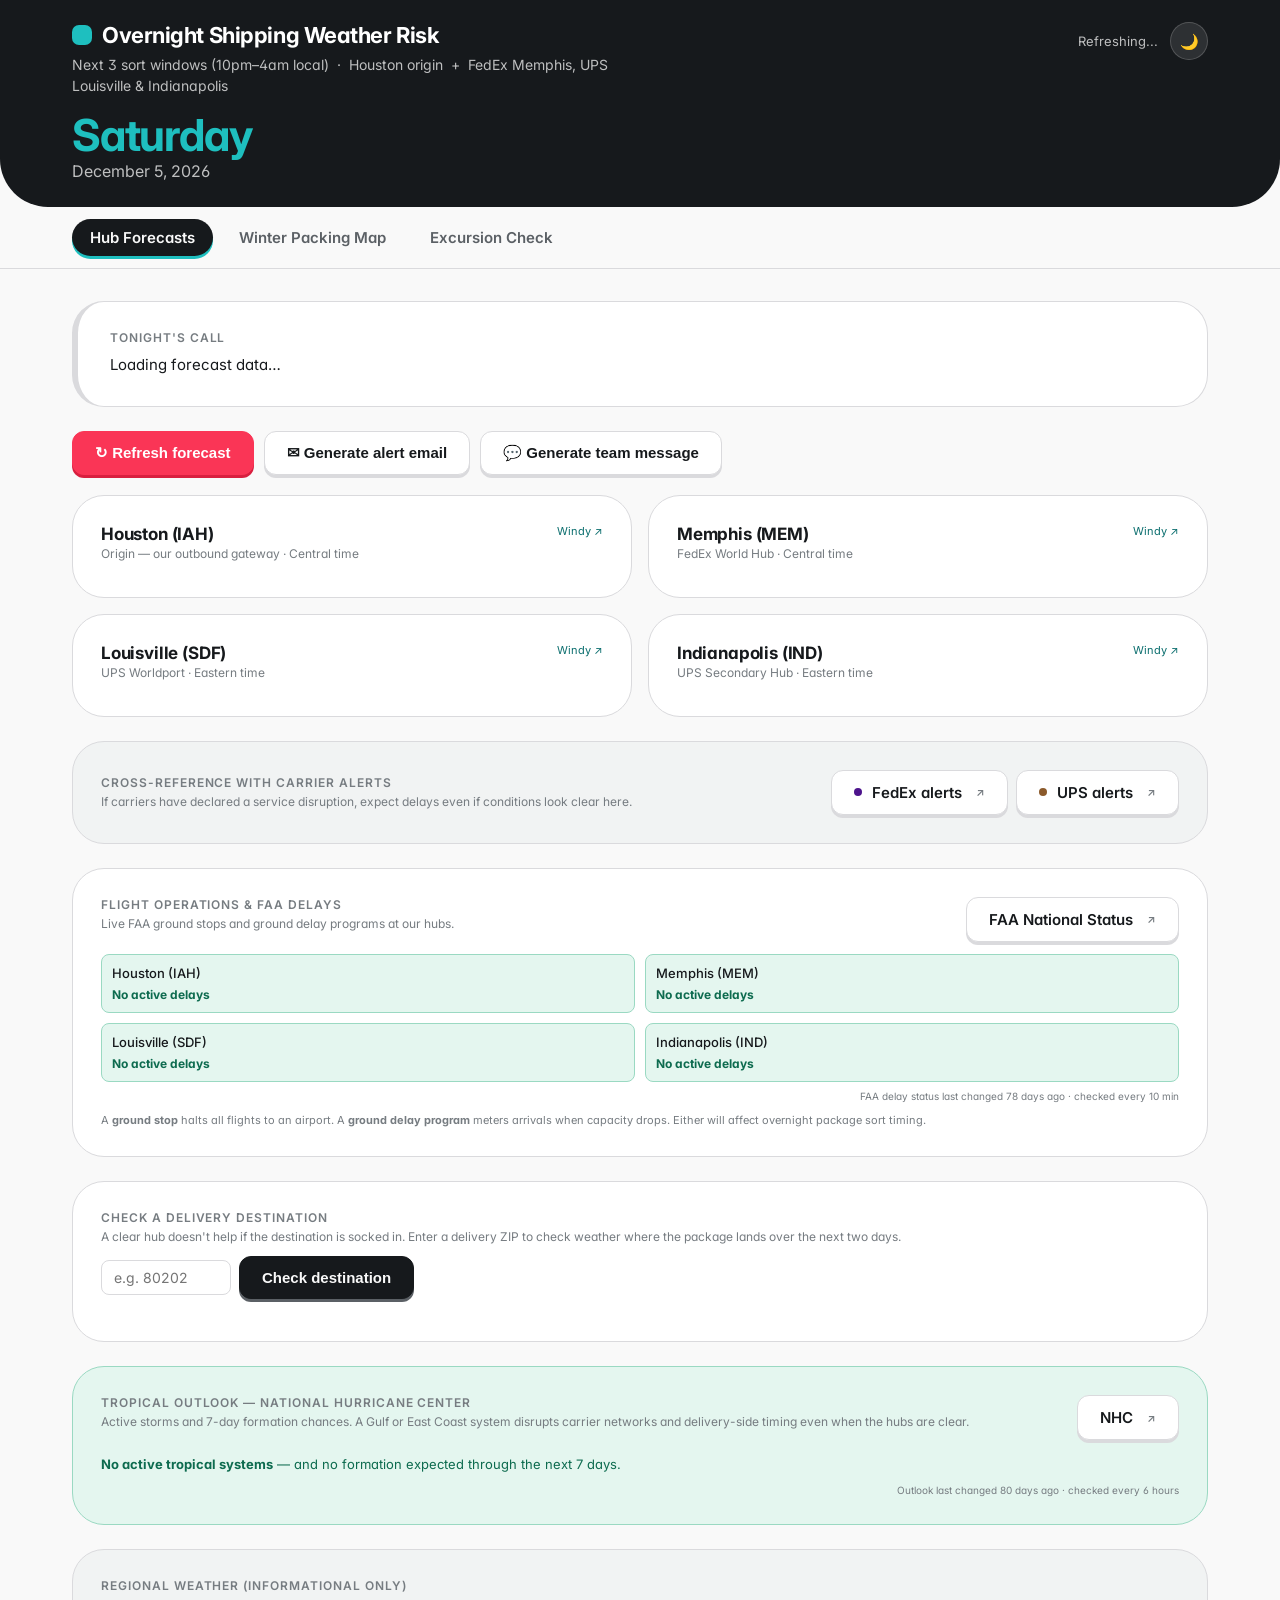
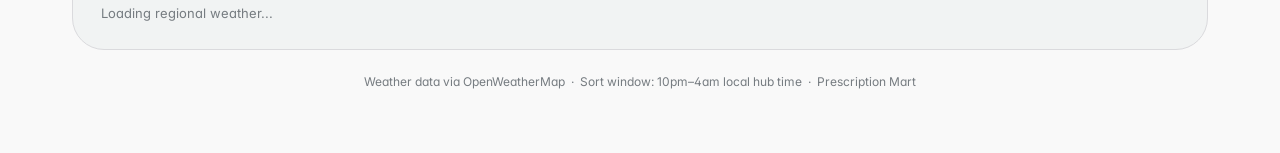
==== commit 74555ef5: "Add a playful layer: stepped motion, chunky surfaces, and a hidden retro mode Two shared files, retr" ====
--- a/index.html
+++ b/index.html
@@ -14,6 +14,7 @@
   <link rel="preconnect" href="https://fonts.googleapis.com" />
   <link rel="preconnect" href="https://fonts.gstatic.com" crossorigin />
   <link href="https://fonts.googleapis.com/css2?family=Inter:wght@400;600;700&display=swap" rel="stylesheet" />
+  <link rel="stylesheet" href="retro.css" />
   <style>
     /* ---- design tokens ------------------------------------------------ */
     /* ---- design tokens -------------------------------------------------
@@ -1758,5 +1759,6 @@
   }
 });
 </script>
+<script src="retro.js"></script>
 </body>
 </html>
--- a/retro.css
+++ b/retro.css
@@ -0,0 +1,129 @@
+/* ---------------------------------------------------------------------------
+   Playful layer. Two ideas do most of the work:
+     1. steps() timing instead of easing, so motion lands in discrete frames
+        the way a 16-bit sprite does rather than gliding.
+     2. hard offset shadows instead of soft blurs, so surfaces feel stacked.
+
+   Everything here is decoration. Nothing gates or delays a verdict, and the
+   whole file is inert under prefers-reduced-motion.
+--------------------------------------------------------------------------- */
+
+/* ---- chunky buttons ---------------------------------------------------- */
+.btn {
+  position: relative;
+  box-shadow: 0 3px 0 var(--btn-edge, var(--border));
+  transition: transform .06s steps(2), box-shadow .06s steps(2), background .12s;
+}
+.btn:active { transform: translateY(3px); box-shadow: 0 0 0 var(--btn-edge, var(--border)); }
+.btn-primary { --btn-edge: var(--text-muted); }
+.btn-cta { --btn-edge: var(--coral-deep); }
+.btn:disabled { transform: none; box-shadow: 0 3px 0 var(--border); opacity: .55; }
+
+/* ---- tabs: snap, don't glide ------------------------------------------- */
+.tab { transition: transform .08s steps(2), background .08s steps(2), color .08s; }
+.tab:hover:not(.active) { transform: translateY(-2px); }
+.tab.active { box-shadow: 0 3px 0 var(--teal); }
+
+/* pack-state buttons get the same physicality */
+.pack-btn { transition: transform .06s steps(2), box-shadow .06s steps(2), border-color .1s; box-shadow: 0 3px 0 transparent; }
+.pack-btn:active { transform: translateY(3px); }
+.pack-btn.active { box-shadow: 0 3px 0 var(--brand); }
+.chip { transition: transform .06s steps(2); }
+.chip:active { transform: translateY(2px); }
+
+/* ---- verdict lands like a title card ----------------------------------- */
+@keyframes stamp-ok      { 0% { transform: scale(1.35); opacity: 0; } 45% { transform: scale(1.35); opacity: 1; } 70% { transform: scale(.97); } 100% { transform: scale(1); } }
+@keyframes stamp-call    { 0% { transform: translateX(-10px); opacity: 0; } 30% { transform: translateX(8px); opacity: 1; } 55% { transform: translateX(-5px); } 80% { transform: translateX(3px); } 100% { transform: translateX(0); } }
+@keyframes stamp-replace { 0% { transform: scale(1.5); opacity: 0; } 50% { transform: scale(1.5); opacity: 1; } 100% { transform: scale(1); } }
+.verdict-card.ok      { animation: stamp-ok .26s steps(5) both; }
+.verdict-card.call    { animation: stamp-call .3s steps(6) both; }
+.verdict-card.replace { animation: stamp-replace .2s steps(3) both; }
+.verdict-card.wait    { animation: none; }
+
+/* ---- pixel loader: a parcel crossing a segmented bar -------------------- */
+.pixel-loader { display: flex; flex-direction: column; gap: 10px; align-items: center; padding: 8px 0 2px; }
+.pixel-loader .track { position: relative; width: 100%; max-width: 320px; height: 26px; }
+.pixel-loader .parcel {
+  position: absolute; top: 4px; left: 0; width: 18px; height: 18px;
+  image-rendering: pixelated; shape-rendering: crispEdges;
+  animation: parcel-run 3.2s steps(20) infinite, parcel-bob .4s steps(2) infinite alternate;
+}
+@keyframes parcel-run { from { left: 0; } to { left: calc(100% - 18px); } }
+@keyframes parcel-bob { from { transform: translateY(0); } to { transform: translateY(-3px); } }
+.pixel-loader .bar { display: flex; gap: 3px; width: 100%; max-width: 320px; }
+.pixel-loader .bar i { flex: 1; height: 8px; background: var(--border); border-radius: 1px; animation: bar-lit 1.6s steps(1) infinite; }
+.pixel-loader .bar i:nth-child(1) { animation-delay: 0s; }    .pixel-loader .bar i:nth-child(2) { animation-delay: .2s; }
+.pixel-loader .bar i:nth-child(3) { animation-delay: .4s; }   .pixel-loader .bar i:nth-child(4) { animation-delay: .6s; }
+.pixel-loader .bar i:nth-child(5) { animation-delay: .8s; }   .pixel-loader .bar i:nth-child(6) { animation-delay: 1s; }
+.pixel-loader .bar i:nth-child(7) { animation-delay: 1.2s; }  .pixel-loader .bar i:nth-child(8) { animation-delay: 1.4s; }
+@keyframes bar-lit { 0%, 45% { background: var(--teal); } 46%, 100% { background: var(--border); } }
+.pixel-loader .cap { font-size: 12px; color: var(--text-faint); letter-spacing: .04em; }
+
+/* the status line on the Excursion Check while it fetches */
+.scanning::after {
+  content: ''; display: inline-block; width: 42px; height: 8px; margin-left: 8px; vertical-align: 1px;
+  background: linear-gradient(90deg, var(--teal) 25%, transparent 25%); background-size: 14px 100%;
+  animation: scan .5s steps(3) infinite;
+}
+@keyframes scan { from { background-position: 0 0; } to { background-position: 42px 0; } }
+
+/* ---- retro mode: Konami, or five taps on the logo ---------------------- */
+:root[data-retro="on"] { --radius: 0px; --radius-lg: 0px; --radius-panel: 0px; --radius-pill: 0px; }
+/* The pixel font goes on headings and chrome only. Press Start 2P is very
+   wide, so running body copy in it wraps badly on a phone — and reserving it
+   for titles is closer to how a Genesis UI actually looked. Body text stays
+   Inter, which also means retro mode degrades gracefully if the font never
+   downloads: square corners, hard shadows and scanlines, just in Inter. */
+:root[data-retro="on"] .h1, :root[data-retro="on"] .today-day, :root[data-retro="on"] .verdict-big,
+:root[data-retro="on"] .rec-action, :root[data-retro="on"] .decision-big, :root[data-retro="on"] .section-label,
+:root[data-retro="on"] .tab, :root[data-retro="on"] .btn, :root[data-retro="on"] .card-title,
+:root[data-retro="on"] .badge, :root[data-retro="on"] .pixel-loader .cap {
+  font-family: 'Press Start 2P', var(--font-sans); text-transform: uppercase; line-height: 1.5;
+}
+:root[data-retro="on"] .today-day { font-size: 22px; letter-spacing: 0; }
+:root[data-retro="on"] .verdict-big { font-size: 17px; }
+:root[data-retro="on"] .rec-action, :root[data-retro="on"] .decision-big { font-size: 15px; }
+:root[data-retro="on"] .h1 { font-size: 13px; }
+:root[data-retro="on"] .card-title { font-size: 11px; }
+:root[data-retro="on"] .section-label, :root[data-retro="on"] .badge { font-size: 8px; letter-spacing: 0; }
+@media (max-width: 600px) {
+  :root[data-retro="on"] .today-day { font-size: 16px; }
+  :root[data-retro="on"] .verdict-big { font-size: 13px; }
+  :root[data-retro="on"] .h1 { font-size: 10px; }
+}
+:root[data-retro="on"] .card, :root[data-retro="on"] .verdict-card, :root[data-retro="on"] .hero {
+  border: 3px solid var(--text); box-shadow: 6px 6px 0 var(--text); }
+:root[data-retro="on"] .btn { border: 3px solid var(--text); box-shadow: 4px 4px 0 var(--text); font-size: 9px; padding: 14px 18px; }
+:root[data-retro="on"] .btn:active { transform: translate(4px, 4px); box-shadow: 0 0 0 var(--text); }
+:root[data-retro="on"] .tab { border: 2px solid transparent; font-size: 9px; }
+:root[data-retro="on"] .tab.active { border-color: var(--text); box-shadow: 3px 3px 0 var(--text); }
+/* scanlines + a slow CRT roll */
+:root[data-retro="on"] body::after {
+  content: ''; position: fixed; inset: 0; pointer-events: none; z-index: 9998; mix-blend-mode: multiply;
+  background: repeating-linear-gradient(to bottom, rgba(0,0,0,.16) 0 1px, transparent 1px 3px);
+}
+:root[data-retro="on"] body::before {
+  content: ''; position: fixed; left: 0; right: 0; height: 120px; pointer-events: none; z-index: 9999;
+  background: linear-gradient(to bottom, transparent, rgba(255,255,255,.05), transparent);
+  animation: crt-roll 7s linear infinite;
+}
+@keyframes crt-roll { from { top: -120px; } to { top: 100%; } }
+
+/* the card that announces it */
+.retro-toast {
+  position: fixed; inset: 0; display: grid; place-items: center; z-index: 10000; pointer-events: none;
+  animation: toast-life 1.8s steps(6) forwards;
+}
+.retro-toast span {
+  font-family: 'Press Start 2P', var(--font-sans); font-size: 18px; text-align: center; line-height: 1.8;
+  color: var(--promo-gold, #ffc200); background: #16191c; padding: 22px 26px;
+  border: 4px solid var(--promo-gold, #ffc200); box-shadow: 10px 10px 0 rgba(0,0,0,.45);
+}
+@keyframes toast-life { 0% { opacity: 0; transform: scale(1.4); } 20% { opacity: 1; transform: scale(1); } 80% { opacity: 1; } 100% { opacity: 0; } }
+
+/* ---- honour the setting ------------------------------------------------ */
+@media (prefers-reduced-motion: reduce) {
+  .btn, .tab, .pack-btn, .chip, .verdict-card, .pixel-loader .parcel, .pixel-loader .bar i,
+  .scanning::after, .retro-toast, :root[data-retro="on"] body::before { animation: none !important; transition: none !important; }
+  .btn:active, .pack-btn:active, .chip:active, .tab:hover { transform: none !important; }
+}
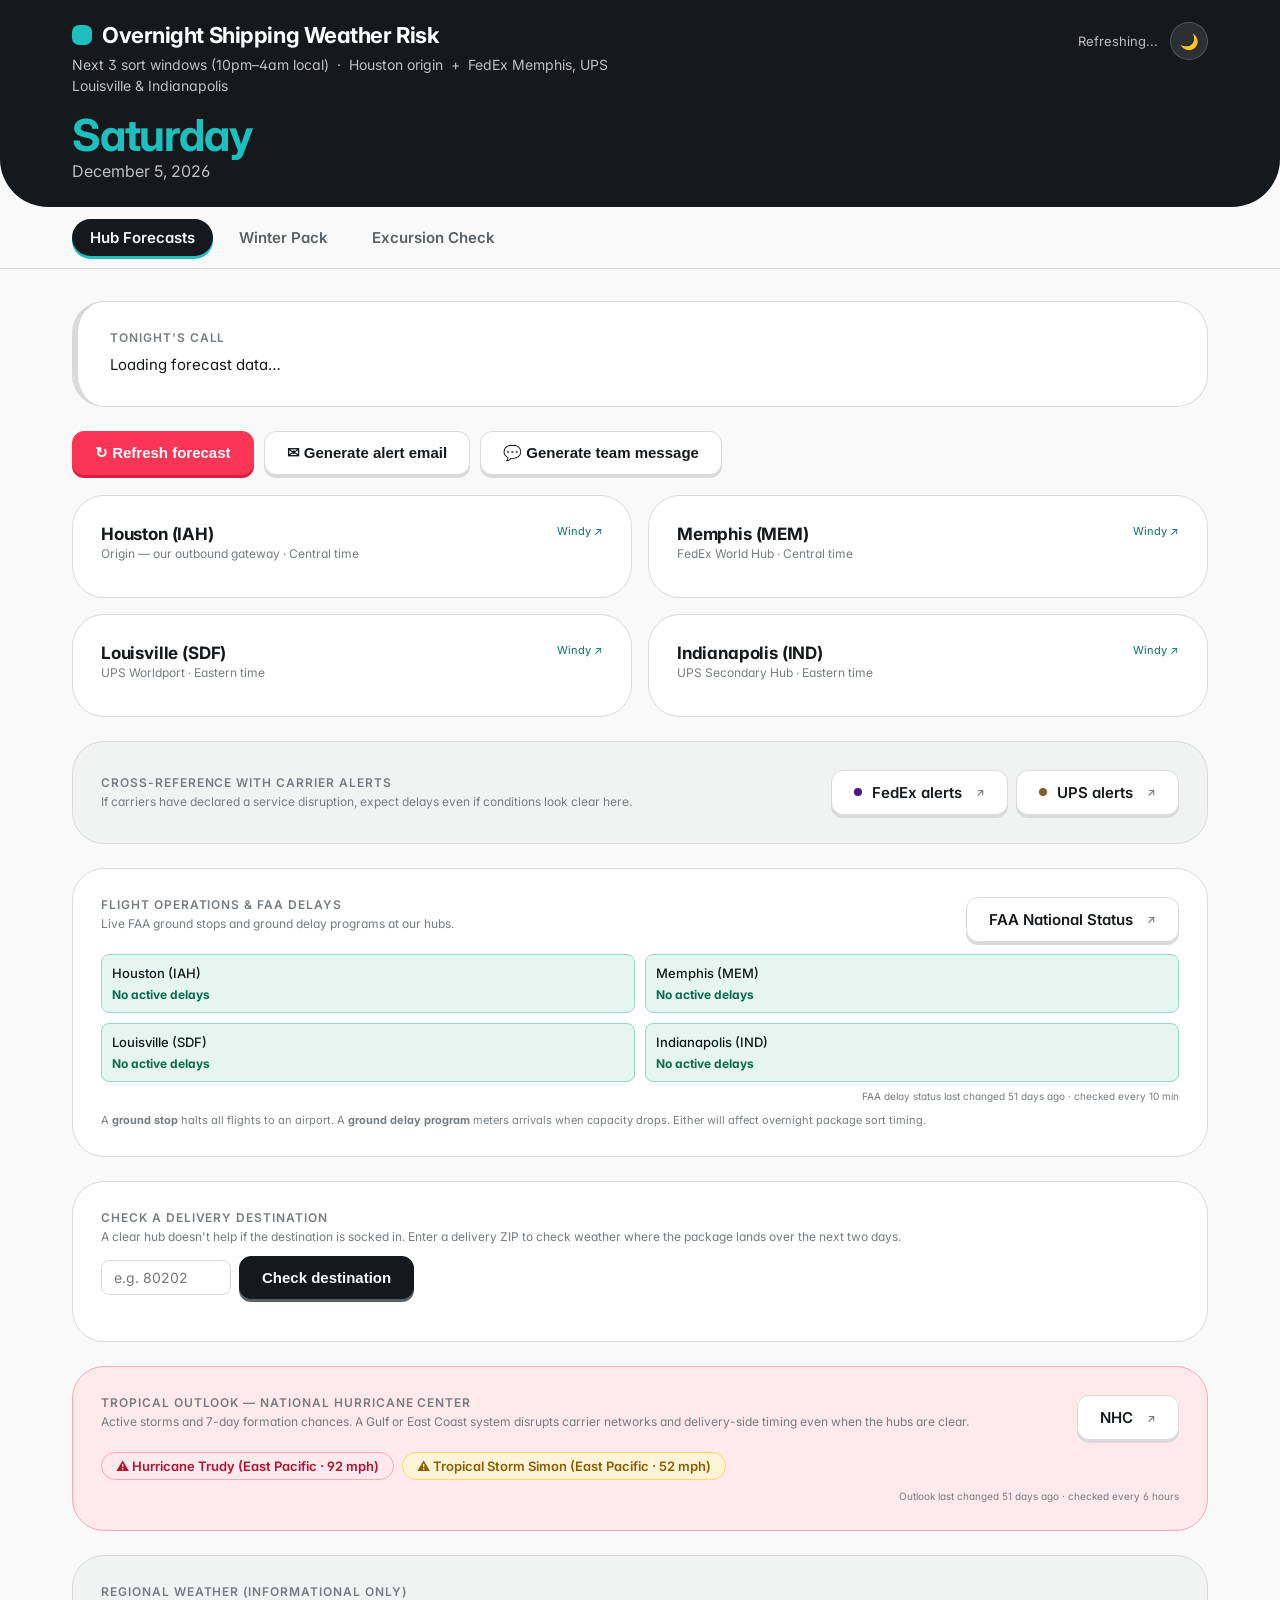
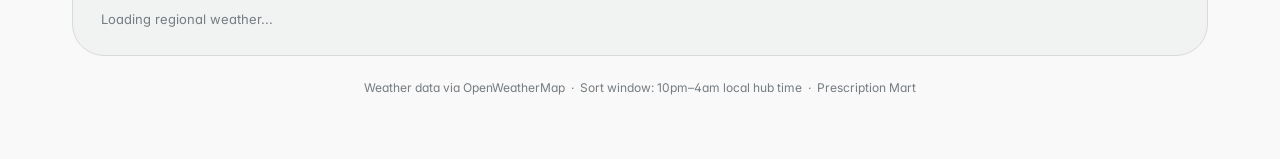
==== commit d7e7b985: "Winter Pack: ZIP-area calls, no unchecked all-clears, faster loads Rebuilds winter-pack.html around " ====
--- a/index.html
+++ b/index.html
@@ -304,7 +304,7 @@
 <div class="tabs">
   <div class="tabs-inner">
     <a href="index.html" class="tab active">Hub Forecasts</a>
-    <a href="winter-pack.html" class="tab">Winter Packing Map</a>
+    <a href="winter-pack.html" class="tab">Winter Pack</a>
     <a href="excursion.html" class="tab">Excursion Check</a>
   </div>
 </div>
--- a/retro.css
+++ b/retro.css
@@ -37,6 +37,7 @@
 @keyframes stamp-replace { 0% { transform: scale(1.5); opacity: 0; } 50% { transform: scale(1.5); opacity: 1; } 100% { transform: scale(1); } }
 .verdict-card.ok      { animation: stamp-ok .26s steps(5) both; }
 .verdict-card.call    { animation: stamp-call .3s steps(6) both; }
+.verdict-card.likely  { animation: stamp-ok .26s steps(5) both; }
 .verdict-card.replace { animation: stamp-replace .2s steps(3) both; }
 .verdict-card.wait    { animation: none; }
 
@@ -127,3 +128,177 @@
   .scanning::after, .retro-toast, :root[data-retro="on"] body::before { animation: none !important; transition: none !important; }
   .btn:active, .pack-btn:active, .chip:active, .tab:hover { transform: none !important; }
 }
+
+/* ---- the party (retro mode, Excursion Check only) ---------------------- */
+.sf-stage { position: fixed; inset: 0; pointer-events: none; z-index: 40; overflow: hidden; }
+.sf-turf {
+  position: absolute; left: 0; right: 0; bottom: 0; height: 42px;
+  image-rendering: pixelated; background-repeat: repeat-x; background-size: 96px 42px;
+  border-top: 3px solid #2f6b29;
+}
+.sf-tree { position: absolute; left: 0; top: 0; width: 48px; height: 42px; image-rendering: pixelated;
+  background-repeat: no-repeat; background-size: 100% 100%; filter: drop-shadow(0 2px 0 rgba(0,0,0,.25)); }
+.sf-decor { position: absolute; width: 15px; height: 15px; image-rendering: pixelated;
+  background-repeat: no-repeat; background-size: 100% 100%; }
+.sf-actor {
+  position: absolute; left: 0; top: 0; padding: 0; border: 0; background-color: transparent;
+  background-repeat: no-repeat; image-rendering: pixelated; cursor: pointer; pointer-events: auto;
+  transform-origin: 50% 100%; filter: drop-shadow(0 2px 0 rgba(0,0,0,.25)); will-change: transform;
+}
+.sf-actor:hover { filter: drop-shadow(0 2px 0 rgba(0,0,0,.35)) brightness(1.1); }
+.sf-actor:focus-visible { outline: 2px solid #ffd34d; outline-offset: 3px; }
+.sf-bird { filter: drop-shadow(0 6px 0 rgba(0,0,0,.15)); }
+
+/* over-head chatter */
+.sf-bubble {
+  position: absolute; left: 0; top: 0; max-width: 200px; padding: 5px 8px; font-size: 11px; line-height: 1.35;
+  background: var(--surface); color: var(--text); border: 2px solid var(--text); box-shadow: 2px 2px 0 var(--text);
+  white-space: nowrap; overflow: hidden; text-overflow: ellipsis; opacity: 0; pointer-events: none;
+  transition: opacity .12s steps(2); margin-left: -60px; margin-top: -34px;
+}
+.sf-bubble.on { opacity: 1; }
+:root[data-retro="on"] .sf-bubble { font-family: 'Press Start 2P', var(--font-sans); font-size: 7px; line-height: 1.6; }
+
+/* footsteps and sparkle */
+.sf-dust { position: absolute; left: 0; top: 0; width: 6px; height: 6px; background: rgba(120,100,70,.45);
+  animation: sf-dust .4s steps(3) forwards; }
+@keyframes sf-dust { to { transform: translate(var(--tx, 0), -10px) scale(2); opacity: 0; } }
+.sf-spark { position: absolute; left: 0; top: 0; width: 5px; height: 5px; background: #ffd34d;
+  box-shadow: 0 0 0 1px #fff3b0; animation: sf-spark .7s steps(5) forwards; }
+@keyframes sf-spark { to { transform: translate(calc(var(--dx)), calc(var(--dy))) scale(0); opacity: 0; } }
+
+/* the Heat Wave */
+.sf-enemy { position: absolute; left: 0; top: 0; width: 48px; height: 36px; image-rendering: pixelated;
+  background-repeat: no-repeat; background-size: 100% 100%; animation: sf-wobble .5s steps(2) infinite;
+  filter: drop-shadow(0 0 4px rgba(226,69,60,.7)); }
+@keyframes sf-wobble { 50% { margin-top: -4px; } }
+.sf-enemy.hit { filter: brightness(3) drop-shadow(0 0 6px #fff); }
+.sf-enemy.down { animation: sf-down .5s steps(4) forwards; }
+@keyframes sf-down { to { transform: scale(0) rotate(180deg); opacity: 0; } }
+
+/* the dialogue box, straight out of a 16-bit tactics game */
+.sf-box {
+  position: absolute; left: 12px; right: 12px; bottom: 56px; max-width: 560px; margin: 0 auto;
+  display: none; gap: 12px; align-items: flex-start; pointer-events: auto; cursor: pointer;
+  background: #10224a; border: 4px solid #e8ecf6; border-radius: 0;
+  box-shadow: inset 0 0 0 2px #10224a, 0 0 0 2px #0a1430, 6px 6px 0 rgba(0,0,0,.4); padding: 12px 14px;
+}
+.sf-box.on { display: flex; }
+.sf-portrait { flex: none; width: 64px; height: 64px; image-rendering: pixelated; background-repeat: no-repeat;
+  background-size: 100% 100%; background-position: center top; background-color: #2a3f75; border: 3px solid #e8ecf6; }
+.sf-body { flex: 1; min-width: 0; }
+.sf-head { display: flex; align-items: baseline; gap: 8px; margin-bottom: 6px; }
+.sf-name { color: #ffd34d; font-weight: 700; letter-spacing: .06em; font-size: 13px; }
+.sf-role { color: #9fb4e0; font-size: 11px; }
+.sf-text { color: #fff; font-size: 13px; line-height: 1.5; margin: 0; }
+.sf-more { align-self: flex-end; color: #ffd34d; font-size: 11px; animation: sf-blink 1s steps(1) infinite; }
+@keyframes sf-blink { 0%, 50% { opacity: 1; } 51%, 100% { opacity: 0; } }
+:root[data-retro="on"] .sf-name, :root[data-retro="on"] .sf-role, :root[data-retro="on"] .sf-text {
+  font-family: 'Press Start 2P', var(--font-sans); line-height: 1.8; }
+:root[data-retro="on"] .sf-name { font-size: 10px; }
+:root[data-retro="on"] .sf-role { font-size: 7px; }
+:root[data-retro="on"] .sf-text { font-size: 9px; }
+.sf-choices { display: flex; gap: 8px; margin-top: 10px; }
+.sf-choice { background: #2a3f75; color: #fff; border: 2px solid #e8ecf6; border-radius: 0; padding: 7px 14px;
+  font-size: 12px; font-weight: 700; letter-spacing: .05em; cursor: pointer; box-shadow: 3px 3px 0 rgba(0,0,0,.35);
+  transition: transform .06s steps(2), box-shadow .06s steps(2); }
+.sf-choice:hover { background: #38529a; }
+.sf-choice:active { transform: translate(3px, 3px); box-shadow: 0 0 0 rgba(0,0,0,.35); }
+:root[data-retro="on"] .sf-choice { font-family: 'Press Start 2P', var(--font-sans); font-size: 9px; padding: 9px 12px; }
+
+/* party roster */
+.sf-roster { position: absolute; right: 10px; top: 96px; width: 168px; pointer-events: auto;
+  background: #10224a; border: 3px solid #e8ecf6; box-shadow: 4px 4px 0 rgba(0,0,0,.4); padding: 6px; }
+.sf-roster-title { color: #ffd34d; font-size: 10px; font-weight: 700; letter-spacing: .1em; padding: 2px 4px 6px; }
+.sf-roster-row { display: flex; align-items: center; gap: 6px; width: 100%; text-align: left; background: transparent;
+  border: 0; color: #fff; padding: 3px 4px; font-size: 11px; font-weight: 700; cursor: pointer; }
+.sf-roster-row:hover { background: #2a3f75; }
+.sf-roster-dot { width: 16px; height: 14px; image-rendering: pixelated; background-repeat: no-repeat;
+  background-size: 100% 100%; background-color: #2a3f75; border: 1px solid #e8ecf6; flex: none; }
+.sf-roster-role { margin-left: auto; color: #9fb4e0; font-size: 9px; font-weight: 400; }
+:root[data-retro="on"] .sf-roster-title, :root[data-retro="on"] .sf-roster-row { font-family: 'Press Start 2P', var(--font-sans); }
+:root[data-retro="on"] .sf-roster-title { font-size: 8px; }
+:root[data-retro="on"] .sf-roster-row { font-size: 7px; }
+:root[data-retro="on"] .sf-roster-role { font-size: 6px; }
+@media (max-width: 700px) { .sf-roster { display: none; } }
+
+/* Ice Run */
+.sf-parcel { position: absolute; left: 0; bottom: 34px; width: 27px; height: 27px; padding: 0; border: 0;
+  background-color: transparent; background-repeat: no-repeat; background-size: 100% 100%; image-rendering: pixelated;
+  cursor: pointer; pointer-events: auto; filter: drop-shadow(0 2px 0 rgba(0,0,0,.3)); }
+.sf-parcel.caught { animation: sf-pop .18s steps(3) forwards; }
+@keyframes sf-pop { to { transform: scale(1.8); opacity: 0; } }
+.sf-hud { position: absolute; right: 12px; bottom: 52px; pointer-events: none; background: #10224a; color: #ffd34d;
+  border: 3px solid #e8ecf6; padding: 6px 10px; font-size: 12px; letter-spacing: .06em; font-variant-numeric: tabular-nums; }
+:root[data-retro="on"] .sf-hud { font-family: 'Press Start 2P', var(--font-sans); font-size: 9px; }
+
+@media (max-width: 600px) { .sf-box { bottom: 50px; padding: 10px; } .sf-portrait { width: 48px; height: 48px; } }
+@media (prefers-reduced-motion: reduce) { .sf-stage { display: none; } }
+
+/* ---- leaving retro mode ------------------------------------------------ */
+.retro-exit { display: none; }
+:root[data-retro="on"] .retro-exit {
+  display: inline-flex; align-items: center; cursor: pointer;
+  background: var(--promo-gold, #ffc200); color: #16191c; border: 2px solid #16191c; box-shadow: 3px 3px 0 rgba(0,0,0,.45);
+  padding: 7px 11px; font-size: 9px; font-weight: 700; letter-spacing: .06em; font-family: 'Press Start 2P', var(--font-sans);
+  transition: transform .06s steps(2), box-shadow .06s steps(2);
+}
+:root[data-retro="on"] .retro-exit:active { transform: translate(3px, 3px); box-shadow: 0 0 0 rgba(0,0,0,.45); }
+
+/* ---- THE HEAT FRONT (tactics battle) ------------------------------------ */
+.sfb { position: absolute; inset: 0; display: grid; place-items: center; pointer-events: auto; background: rgba(6,10,22,.72); z-index: 60; }
+.sfb-frame { --sfb-tile: 40px; --sfb-th: 46px; position: relative; background: #10224a; border: 4px solid #e8ecf6;
+  box-shadow: inset 0 0 0 2px #10224a, 0 0 0 2px #0a1430, 8px 8px 0 rgba(0,0,0,.5); padding: 10px; max-width: 96vw; }
+.sfb-top { display: flex; align-items: center; gap: 14px; margin-bottom: 8px; color: #ffd34d; font-weight: 700; letter-spacing: .08em; font-size: 12px; }
+.sfb-turn { color: #9fb4e0; font-weight: 400; margin-left: auto; font-size: 11px; }
+.sfb-close { background: #2a3f75; color: #fff; border: 2px solid #e8ecf6; width: 28px; height: 28px; cursor: pointer; font-size: 12px; }
+.sfb-grid { position: relative; display: grid; grid-auto-rows: var(--sfb-tile); gap: 0; border: 3px solid #0a1430; background: #2f6b29; }
+.sfb-tile { width: var(--sfb-tile); height: var(--sfb-tile); box-shadow: inset 0 0 0 1px rgba(0,0,0,.12); }
+.sfb-tile.grass { background: #4f9c42; }
+.sfb-tile.forest { background: #2f7d34; background-image: radial-gradient(circle at 30% 40%, #3d8f3a 30%, transparent 32%), radial-gradient(circle at 70% 65%, #3d8f3a 28%, transparent 30%); }
+.sfb-tile.rock { background: #8d8f96; background-image: linear-gradient(135deg, #a9abb2 25%, transparent 26%), linear-gradient(315deg, #6d6f76 25%, transparent 26%); }
+.sfb-tile.road { background: #c9b48a; }
+.sfb-tile.reach { box-shadow: inset 0 0 0 3px #6ad3ff, inset 0 0 0 40px rgba(106,211,255,.28); cursor: pointer; }
+.sfb-tile.target { box-shadow: inset 0 0 0 3px #fa3556, inset 0 0 0 40px rgba(250,53,86,.3); cursor: pointer; animation: sf-blink .8s steps(1) infinite; }
+.sfb-tile.ally-target { box-shadow: inset 0 0 0 3px #3fa34d, inset 0 0 0 40px rgba(63,163,77,.3); cursor: pointer; }
+.sfb-unit { position: absolute; left: calc(var(--gx) * var(--sfb-tile) - 4px); top: calc(var(--gy) * var(--sfb-tile) - 12px);
+  width: 48px; height: 54px; image-rendering: pixelated; background-repeat: no-repeat; background-position: -192px 0;
+  pointer-events: auto; cursor: pointer; filter: drop-shadow(0 2px 0 rgba(0,0,0,.35)); transition: left .22s steps(4), top .22s steps(4); }
+.sfb-unit.foe { background-position: 0 0; background-size: 100% 100%; top: calc(var(--gy) * var(--sfb-tile) - 6px); }
+.sfb-unit.boss { transform: scale(1.35); transform-origin: 50% 100%; }
+.sfb-unit.active { filter: drop-shadow(0 0 3px #ffd34d) drop-shadow(0 2px 0 rgba(0,0,0,.35)); animation: sf-bounce .6s steps(2) infinite; }
+@keyframes sf-bounce { 50% { margin-top: -4px; } }
+.sfb-unit.hit { filter: brightness(3); animation: sfb-shake .2s steps(3); }
+@keyframes sfb-shake { 33% { margin-left: -4px; } 66% { margin-left: 4px; } }
+.sfb-unit.lunge-r { margin-left: 14px; } .sfb-unit.lunge-l { margin-left: -14px; }
+.sfb-unit.healed { filter: drop-shadow(0 0 5px #7fdcdc) brightness(1.3); }
+.sfb-unit.dead { animation: sf-down .4s steps(4) forwards; }
+.sfb-unit.low .sfb-hp b { background: #fa3556; }
+.sfb-hp { position: absolute; left: 6px; right: 6px; bottom: 2px; height: 4px; background: #0a1430; border: 1px solid #0a1430; }
+.sfb-hp b { display: block; height: 100%; background: #3fa34d; }
+.sfb-bottom { display: grid; grid-template-columns: 200px 1fr; grid-template-rows: auto auto; gap: 8px 12px; margin-top: 10px; color: #fff; }
+.sfb-card { grid-row: 1 / 3; display: flex; gap: 8px; align-items: center; background: #0a1430; border: 2px solid #e8ecf6; padding: 6px; }
+.sfb-portrait { width: 44px; height: 44px; flex: none; image-rendering: pixelated; background-repeat: no-repeat; background-size: 100% 100%; background-color: #2a3f75; border: 2px solid #e8ecf6; }
+.sfb-name { color: #ffd34d; font-weight: 700; font-size: 12px; letter-spacing: .06em; }
+.sfb-stats { font-size: 11px; color: #d9e2f5; white-space: pre; margin-top: 3px; }
+.sfb-log { background: #0a1430; border: 2px solid #e8ecf6; padding: 8px 10px; font-size: 12px; line-height: 1.4; min-height: 36px; }
+.sfb-actions { display: flex; flex-wrap: wrap; gap: 6px; }
+.sfb-btn { background: #2a3f75; color: #fff; border: 2px solid #e8ecf6; padding: 6px 10px; font-size: 11px; font-weight: 700; letter-spacing: .05em; cursor: pointer;
+  box-shadow: 3px 3px 0 rgba(0,0,0,.35); transition: transform .06s steps(2), box-shadow .06s steps(2); }
+.sfb-btn:hover { background: #38529a; } .sfb-btn:active { transform: translate(3px,3px); box-shadow: 0 0 0 rgba(0,0,0,.35); }
+.sfb-btn.atk { background: #7a1b2b; } .sfb-btn.sp { background: #1f5a3a; }
+.sfb-banner { position: absolute; inset: 0; display: none; place-items: center; text-align: center; background: rgba(10,20,48,.88); }
+.sfb-banner.on { display: grid; }
+.sfb-banner-title { color: #ffd34d; font-size: 34px; font-weight: 800; letter-spacing: .1em; animation: stamp-ok .3s steps(4) both; }
+.sfb-banner-sub { color: #fff; font-size: 12px; margin: 10px 20px 16px; line-height: 1.6; }
+:root[data-retro="on"] .sfb-top, :root[data-retro="on"] .sfb-name, :root[data-retro="on"] .sfb-log, :root[data-retro="on"] .sfb-btn,
+:root[data-retro="on"] .sfb-banner-title, :root[data-retro="on"] .sfb-banner-sub, :root[data-retro="on"] .sfb-stats { font-family: 'Press Start 2P', var(--font-sans); }
+:root[data-retro="on"] .sfb-top { font-size: 9px; } :root[data-retro="on"] .sfb-turn { font-size: 7px; }
+:root[data-retro="on"] .sfb-name { font-size: 9px; } :root[data-retro="on"] .sfb-stats { font-size: 7px; line-height: 1.8; }
+:root[data-retro="on"] .sfb-log { font-size: 8px; line-height: 1.8; } :root[data-retro="on"] .sfb-btn { font-size: 7px; padding: 8px 9px; }
+:root[data-retro="on"] .sfb-banner-title { font-size: 22px; } :root[data-retro="on"] .sfb-banner-sub { font-size: 8px; line-height: 2; }
+.sf-roster-battle { display: block; width: 100%; margin: 0 0 6px; background: #7a1b2b; color: #ffd34d; border: 2px solid #e8ecf6; padding: 6px; font-size: 10px; font-weight: 700; letter-spacing: .08em; cursor: pointer; }
+.sf-roster-battle:hover { background: #a02439; }
+:root[data-retro="on"] .sf-roster-battle { font-family: 'Press Start 2P', var(--font-sans); font-size: 7px; }
+@media (max-width: 640px) { .sfb-frame { --sfb-tile: 26px; } .sfb-unit { width: 32px; height: 36px; background-position: -128px 0; left: calc(var(--gx) * var(--sfb-tile) - 3px); top: calc(var(--gy) * var(--sfb-tile) - 8px); }
+  .sfb-unit.foe { top: calc(var(--gy) * var(--sfb-tile) - 4px); } .sfb-bottom { grid-template-columns: 1fr; } .sfb-card { grid-row: auto; } }
